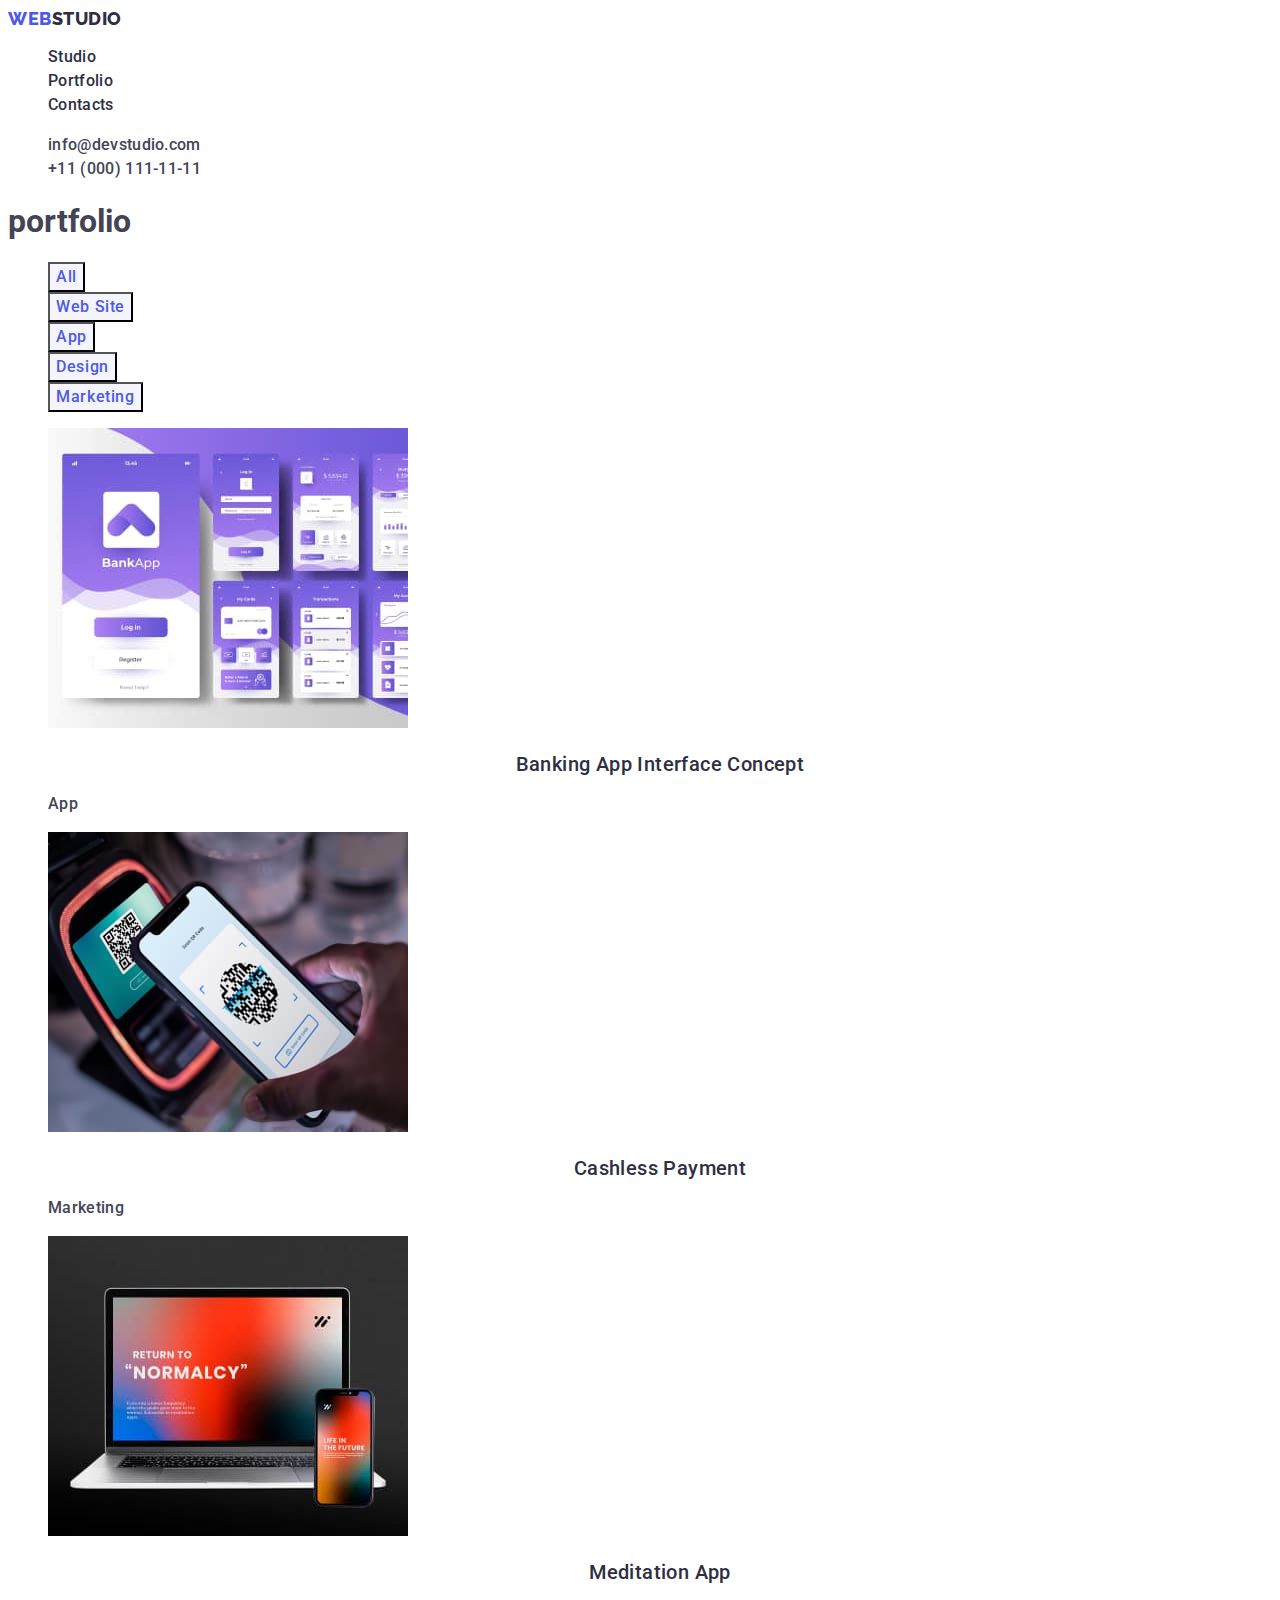
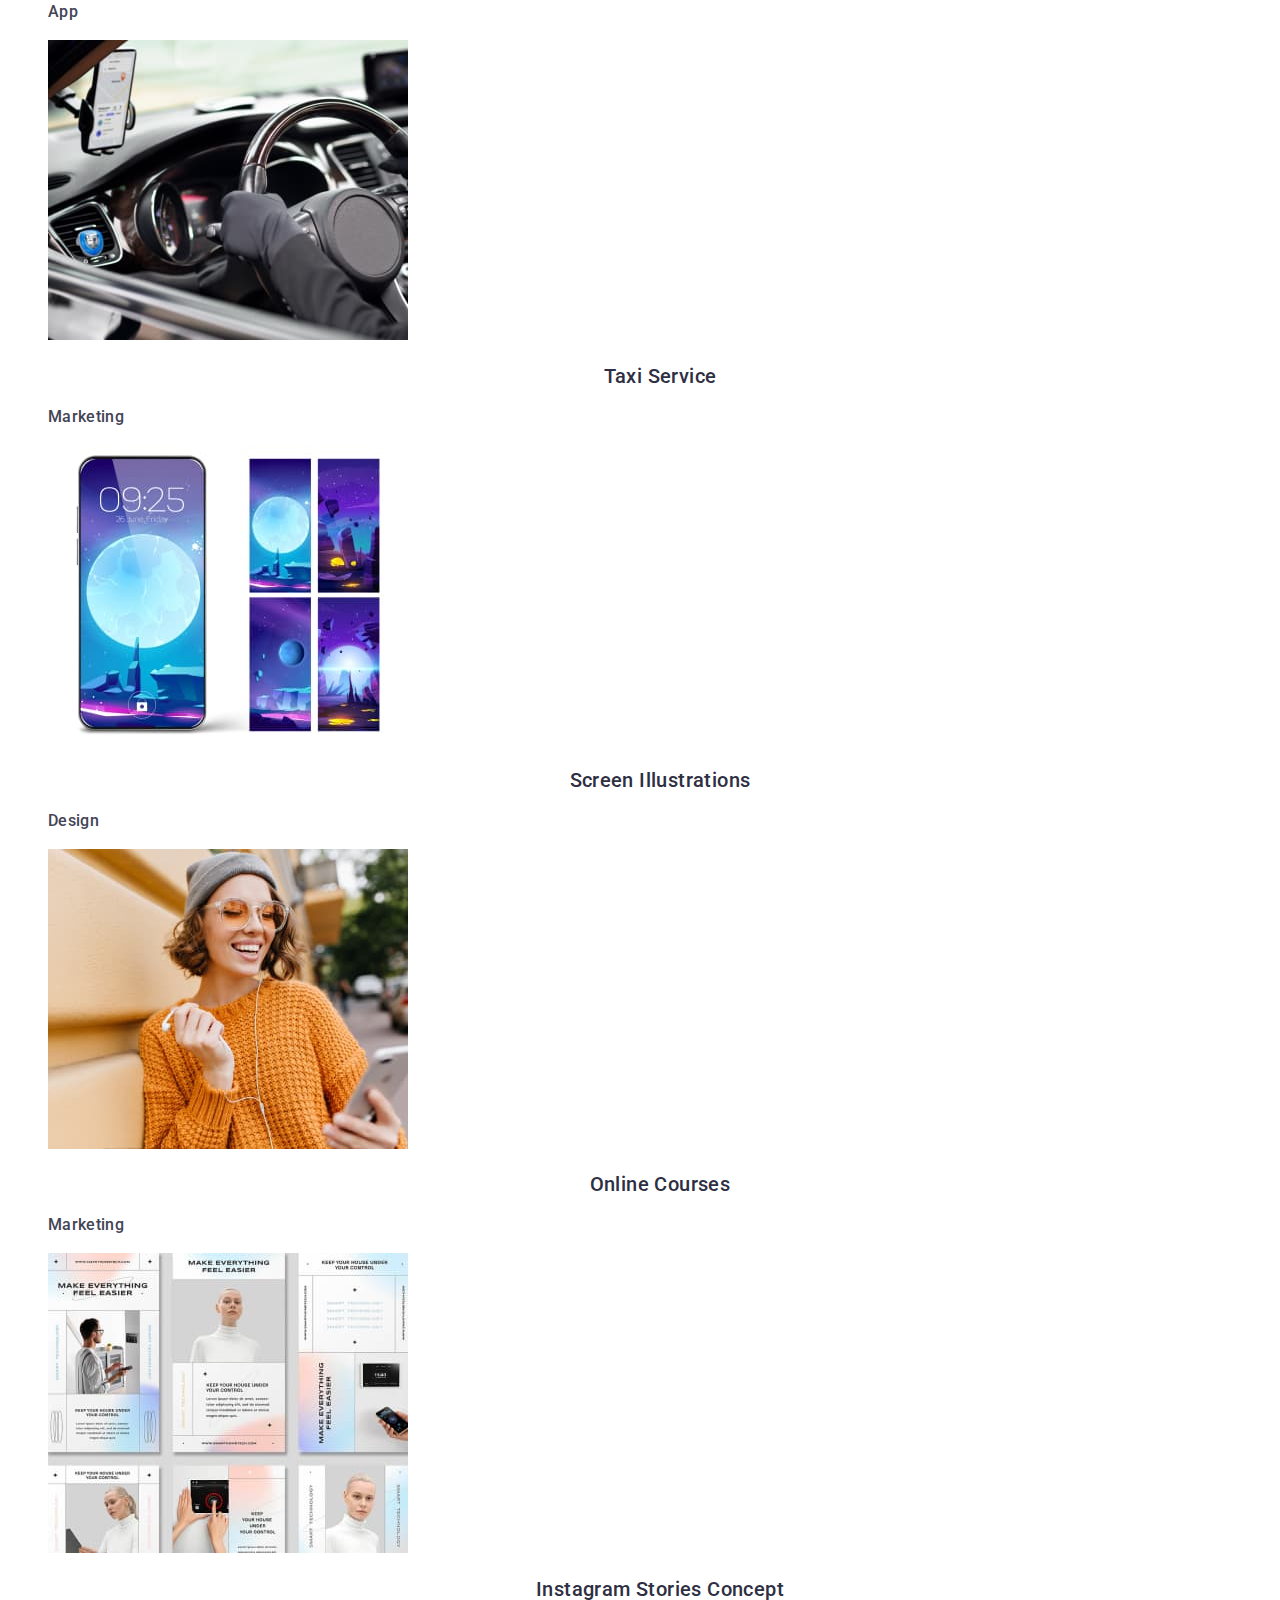
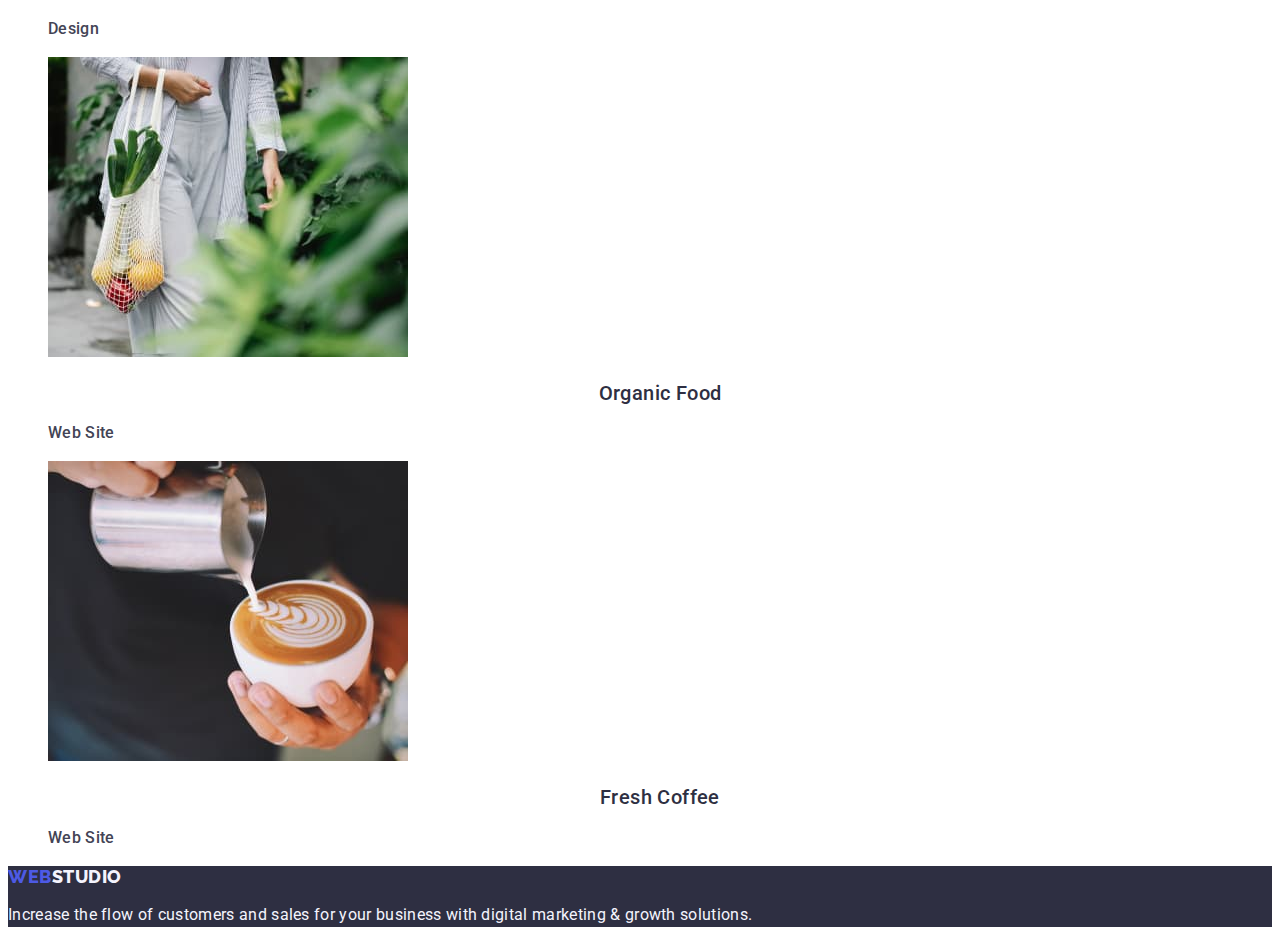
==== portfolio.html @ 5a90b558 "Initial commit" ====
<!DOCTYPE html>
<html lang="en">
  <head>
    <meta charset="UTF-8" />
    <meta name="viewport" content="width=device-width, initial-scale=1.0" />

    <link rel="preconnect" href="https://fonts.googleapis.com" />
    <link rel="preconnect" href="https://fonts.gstatic.com" crossorigin />
    <link
      href="https://fonts.googleapis.com/css2?family=Montserrat:wght@400;700&family=Raleway:wght@800&family=Roboto:wght@400;500;700;900&display=swap"
      rel="stylesheet"
    />
    <link rel="stylesheet" href="./css/styles.css" />
    <title>portfolio</title>
  </head>
  <body>
    <header>
      <nav>
        <a class="logo link" href="./index.html"
          >Web<span class="link-logo-web">Studio</span></a
        >
        <ul class="list">
          <li><a class="page-link link" href="./index.html"> Studio</a></li>
          <li>
            <a class="page-link link" href="./portfolio.html"> Portfolio</a>
          </li>
          <li><a class="page-link link" href=""> Contacts</a></li>
        </ul>
      </nav>
      <address class="contacts">
        <ul class="list">
          <li>
            <a class="page-link link" href="mailto:info@devstudio.com"
              >info@devstudio.com</a
            >
          </li>
          <li>
            <a class="page-link link" href="tel:+110001111111">+11 (000) 111-11-11</a>
          </li>
        </ul>
      </address>
    </header>
    <main>
      <section>
        <h1>portfolio</h1>
        <ul class="list">
          <li><button type="button" class="button-portfolio">All</button></li>
          <li>
            <button type="button" class="button-portfolio">Web Site</button>
          </li>
          <li><button type="button" class="button-portfolio">App</button></li>
          <li>
            <button type="button" class="button-portfolio">Design</button>
          </li>
          <li>
            <button type="button" class="button-portfolio">Marketing</button>
          </li>
        </ul>
        <ul class="list">
          <li>
            <a class="page-link link" href="">
              <img src="./images/banking.jpg" alt="banking" width="360" />
              <h2 class="title-make-portfolio">Banking App Interface Concept</h2>
              <p class="text-features">App</p>
            </a>
          </li>
          <li>
            <a class="page-link link" href="">
              <img src="./images/cashless.jpg" alt="cashless" width="360" />
              <h2 class="title-make-portfolio">Cashless Payment</h2>
              <p class="text-features">Marketing</p>
            </a>
          </li>
          <li>
            <a class="page-link link" href="">
              <img src="./images/meditation.jpg" alt="meditation" width="360" />
              <h2 class="title-make-portfolio">Meditation App</h2>
              <p class="text-features">App</p>
            </a>
          </li>
          <li>
            <a class="page-link link" href="">
              <img src="./images/taxi.jpg" alt="taxi" width="360" />
              <h2 class="title-make-portfolio">Taxi Service</h2>
              <p class="text-features">Marketing</p>
            </a>
          </li>
          <li>
            <a class="page-link link" href="">
              <img src="./images/screen.jpg" alt="screen" width="360" />
              <h2 class="title-make-portfolio">Screen Illustrations</h2>
              <p class="text-features">Design</p>
            </a>
          </li>
          <li>
            <a class="page-link link" href="">
              <img src="./images/online.jpg" alt="online" width="360" />
              <h2 class="title-make-portfolio">Online Courses</h2>
              <p class="text-features">Marketing</p>
            </a>
          </li>
          <li>
            <a class="page-link link" href="">
              <img src="./images/instagram.jpg" alt="instagram" width="360" />
              <h2 class="title-make-portfolio">Instagram Stories Concept</h2>
              <p class="text-features">Design</p>
            </a>
          </li>
          <li>
            <a class="page-link link" href="">
              <img src="./images/organic.jpg" alt="organic" width="360" />
              <h2 class="title-make-portfolio">Organic Food</h2>
              <p class="text-features">Web Site</p>
            </a>
          </li>
          <li>
            <a class="page-link link" href="">
              <img src="./images/fresh.jpg" alt="fresh" width="360" />
              <h2 class="title-make-portfolio">Fresh Coffee</h2>
              <p class="text-features">Web Site</p>
            </a>
          </li>
        </ul>
      </section>
    </main>
    <footer class="footer-info">
      <a class="logo link" href="./index.html"
        >Web<span class="link-logo-studio">Studio</span></a
      >
      <p class="footer-text">
        Increase the flow of customers and sales for your business with digital
        marketing & growth solutions.
      </p>
    </footer>
  </body>
</html>
---- css/styles.css ----
:root {
  --basecolor: #434455;
  --navyblue: #2e2f42;
  --iris: #4d5ae5;
  --slate: #434455;
  --white: #fff;
  --cornflower: #e7e9fc;
  --cloud: #f4f4fd;
  --ocean: #404bbf;
  --weight400: 400;
  --weight500: 500;
  --weight700: 700;
  --weight800: 800;
}
/* Studio */
body {
  font-family: "Roboto", sans-serif;
  color: var(--basecolor);
  background-color: var(--white);
}
ul {
  list-style-type: none;
}
.logo {
  color: var(--iris);
  font-family: Raleway, sans-serif;
  font-size: 18px;
  font-weight: var(--weight800);
  line-height: 1.17;
  letter-spacing: 0.54px;
  text-transform: uppercase;
  text-decoration: none;
}
.link-logo-web {
  color: var(--navyblue);
}
.link-logo-studio {
  color: var(--cloud);
}
.list {
  list-style: none;
}
.page-link {
  color: var(--navyblue);
  font-size: 16px;
  font-weight: var(--weight500);
  line-height: 1.5;
  letter-spacing: 0.32px;
}
.link {
  text-decoration: none;
}
.contacts .link {
  color: var(--slate);
}
.link:hover,
.link:focus {
  color: var(--ocean);
}
.contacts {
  color: var(--slate);
  font-size: 16px;
  line-height: 1.5;
  letter-spacing: 0.32px;
  font-style: normal;
}
.section-features {
  background-color: var(--navyblue);
}
.text-solution {
  background-color: var(--navyblue);
  color: var(--white);
  font-size: 56px;
  line-height: 1.07;
  letter-spacing: 1.12px;
  text-align: center;
}
.button-service {
  font-family: "Roboto", sans-serif;
  color: var(--white);
  font-size: 16px;
  font-weight: var(--weight500);
  line-height: 1.5;
  letter-spacing: 0.64px;
  background: var(--iris);
  cursor: pointer;
}
.button-service:hover,
.button-service:focus {
  background-color: var(--ocean);
}
.title-features {
  color: var(--navyblue);
  font-size: 20px;
  font-weight: var(--weight500);
  line-height: 1.2;
  letter-spacing: 0.4px;
}
.text-features {
  color: var(--slate);
  font-size: 16px;
  line-height: 1.5;
  letter-spacing: 0.32px;
}
.title-make {
  color: var(--navyblue);
  text-align: center;
  font-size: 36px;
  font-weight: var(--weight500);
  line-height: 1.11;
  letter-spacing: 0.72px;
  text-transform: capitalize;
}
.section-team {
  background-color: var(--cloud);
}
.title-team {
  color: var(--navyblue);
  font-size: 36px;
  line-height: 1.11;
  text-align: center;
  letter-spacing: 0.72px;
  text-align: center;
  text-transform: capitalize;
}
.team-list {
  background-color: #ffffff;
}
.name-card {
  color: var(--navyblue);
  font-weight: var(--weight500);
  font-size: 20px;
  line-height: 1.2;
  letter-spacing: 0.4px;
}
.prof-card {
  color: var(--slate);
  font-size: 16px;
  line-height: 1.5;
  letter-spacing: 0.32px;
}
.footer-info {
  background-color: var(--navyblue);
}
.footer-text {
  color: var(--cloud);
  line-height: 1.5;
  letter-spacing: 0.32px;
}
/* Portfolio */
.button-portfolio {
  font-family: "Roboto", sans-serif;
  color: var(--iris);
  text-align: center;
  font-size: 16px;
  font-weight: var(--weight500);
  line-height: 1.5;
  letter-spacing: 0.64px;
  background: var(--cloud);
  cursor: pointer;
}
.button-portfolio:hover,
.button-portfolio:focus {
  color: #ffffff;
  background: var(--ocean);
}
.title-make-portfolio {
  color: var(--navyblue);
  text-align: center;
  font-size: 20px;
  font-weight: var(--weight500);
  line-height: 1.2;
  letter-spacing: 0.4px;
  text-transform: capitalize;
}
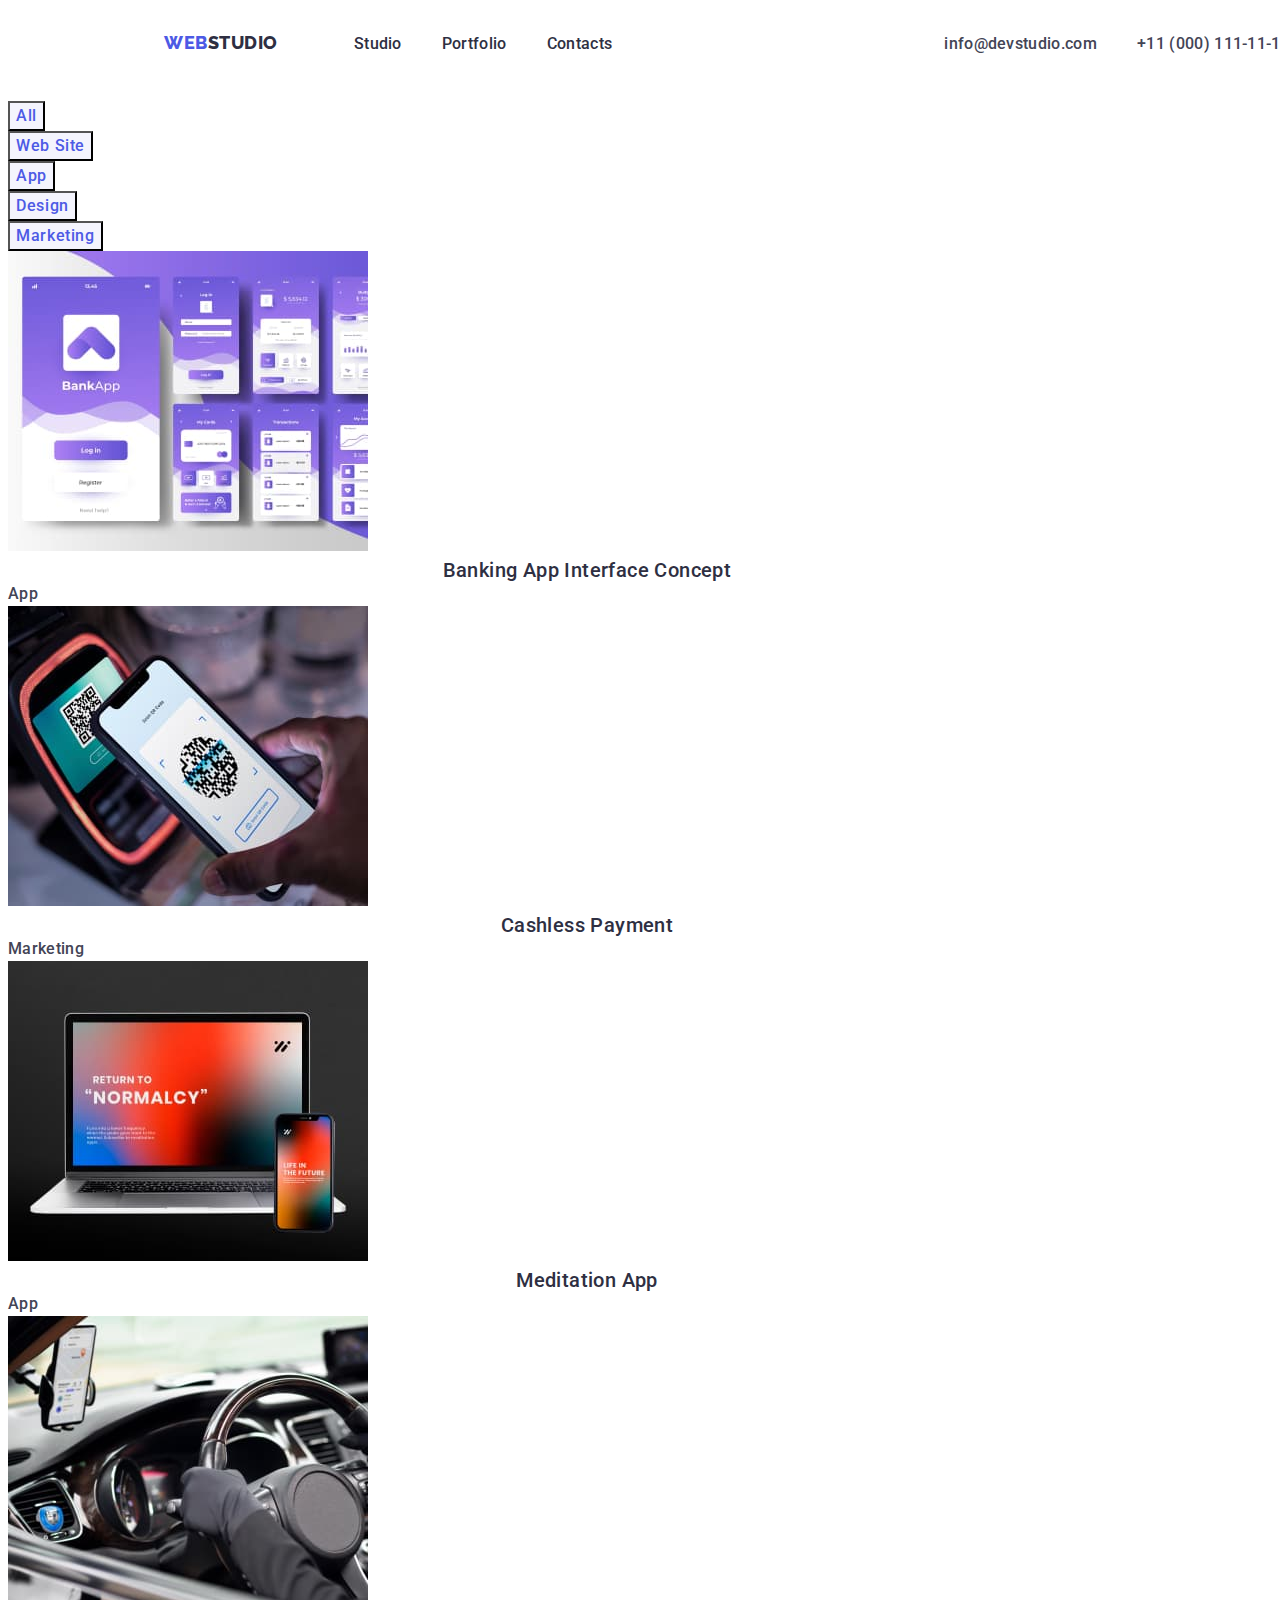
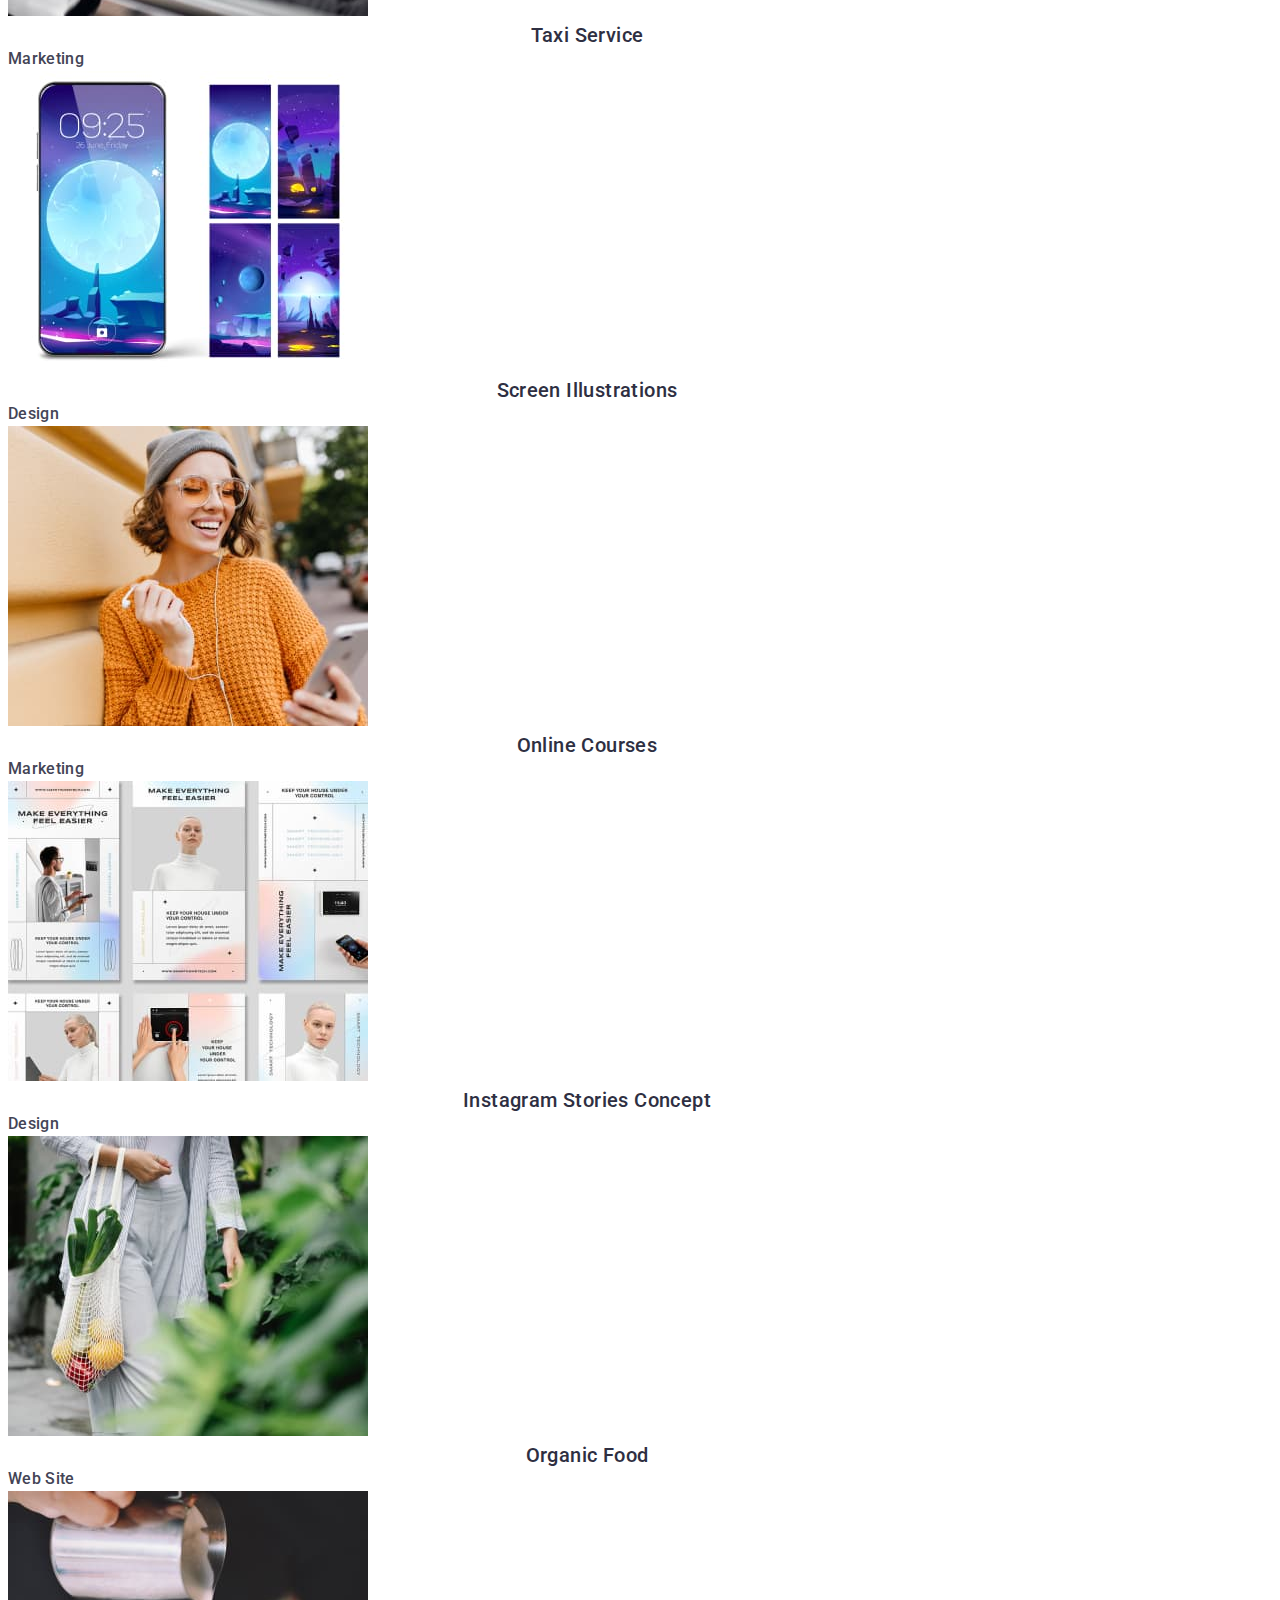
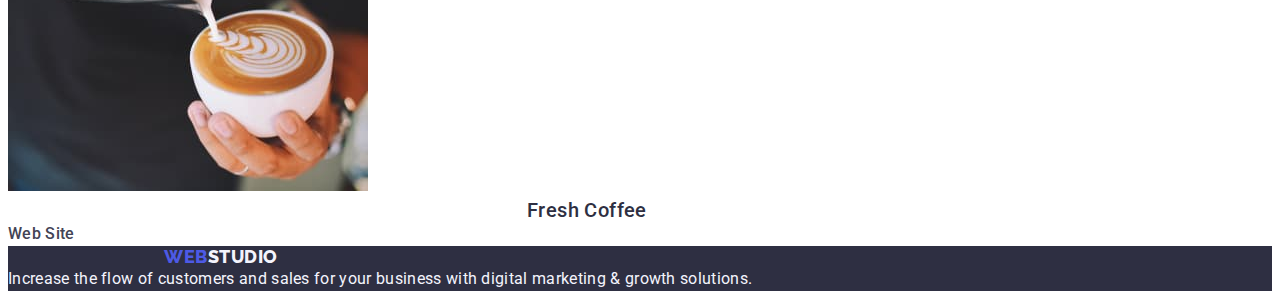
==== commit deb2f9d2: "Homework3.1" ====
--- a/portfolio.html
+++ b/portfolio.html
@@ -10,39 +10,45 @@
       href="https://fonts.googleapis.com/css2?family=Montserrat:wght@400;700&family=Raleway:wght@800&family=Roboto:wght@400;500;700;900&display=swap"
       rel="stylesheet"
     />
+    <link
+      rel="stylesheet"
+      href="https://cdnjs.cloudflare.com/ajax/libs/modern-normalize/2.0.0/modern-normalize.min.css"
+      integrity="sha512-4xo8blKMVCiXpTaLzQSLSw3KFOVPWhm/TRtuPVc4WG6kUgjH6J03IBuG7JZPkcWMxJ5huwaBpOpnwYElP/m6wg=="
+      crossorigin="anonymous"
+      referrerpolicy="no-referrer"
+    />
     <link rel="stylesheet" href="./css/styles.css" />
     <title>portfolio</title>
   </head>
   <body>
-    <header>
-      <nav>
-        <a class="logo link" href="./index.html"
-          >Web<span class="link-logo-web">Studio</span></a
-        >
-        <ul class="list">
-          <li><a class="page-link link" href="./index.html"> Studio</a></li>
-          <li>
-            <a class="page-link link" href="./portfolio.html"> Portfolio</a>
-          </li>
-          <li><a class="page-link link" href=""> Contacts</a></li>
-        </ul>
-      </nav>
-      <address class="contacts">
-        <ul class="list">
-          <li>
-            <a class="page-link link" href="mailto:info@devstudio.com"
-              >info@devstudio.com</a
-            >
-          </li>
-          <li>
-            <a class="page-link link" href="tel:+110001111111">+11 (000) 111-11-11</a>
-          </li>
-        </ul>
-      </address>
-    </header>
+      <header>
+        <div class="container">
+        <nav>
+          <a class="logo link" href="./index.html">Web<span class="link-logo-web">Studio</span></a>
+          <ul class="list">
+            <li><a class="page-link link" href="./index.html"> Studio</a></li>
+            <li>
+              <a class="page-link link" href="./portfolio.html"> Portfolio</a>
+            </li>
+            <li><a class="page-link link" href=""> Contacts</a></li>
+          </ul>
+        </nav>
+        <address class="contacts">
+          <ul class="list">
+            <li>
+              <a class="page-link link" href="mailto:info@devstudio.com">info@devstudio.com</a>
+            </li>
+            <li>
+              <a class="page-link link" href="tel:+110001111111">+11 (000) 111-11-11</a>
+            </li>
+          </ul>
+        </address>
+        </div>
+      </header>
     <main>
       <section>
-        <h1>portfolio</h1>
+        <div class="container">
+        <h1 class="visually-hidden">portfolio</h1>
         <ul class="list">
           <li><button type="button" class="button-portfolio">All</button></li>
           <li>
@@ -60,7 +66,9 @@
           <li>
             <a class="page-link link" href="">
               <img src="./images/banking.jpg" alt="banking" width="360" />
-              <h2 class="title-make-portfolio">Banking App Interface Concept</h2>
+              <h2 class="title-make-portfolio">
+                Banking App Interface Concept
+              </h2>
               <p class="text-features">App</p>
             </a>
           </li>
@@ -121,9 +129,11 @@
             </a>
           </li>
         </ul>
+        </div>
       </section>
     </main>
     <footer class="footer-info">
+      <div class="container">
       <a class="logo link" href="./index.html"
         >Web<span class="link-logo-studio">Studio</span></a
       >
@@ -131,6 +141,7 @@
         Increase the flow of customers and sales for your business with digital
         marketing & growth solutions.
       </p>
+      </div>
     </footer>
   </body>
 </html>
--- a/css/styles.css
+++ b/css/styles.css
@@ -12,14 +12,59 @@
   --weight700: 700;
   --weight800: 800;
 }
+h1,
+h2,
+h3,
+h4,
+h5,
+h6,
+p {
+  margin: 0;
+}
+ul {
+  margin: 0;
+  padding-left: 0;
+}
+.container {
+  max-width: 1440px;
+  width: 1158px;
+}
+.visually-hidden {
+  position: absolute;
+  width: 1px;
+  height: 1px;
+  margin: -1px;
+  border: 0;
+  padding: 0;
+  white-space: nowrap;
+  clip-path: inset(100%);
+  clip: rect(0 0 0 0);
+  overflow: hidden;
+}
 /* Studio */
 body {
   font-family: "Roboto", sans-serif;
   color: var(--basecolor);
   background-color: var(--white);
 }
+header .container {
+  display: flex;
+}
 ul {
   list-style-type: none;
+}
+nav {
+  display: flex;
+  gap: 76px;
+  margin: 24px 0 24px 0;
+}
+nav .list {
+  display: flex;
+  gap: 40px;
+}
+address .list {
+  display: flex;
+  gap: 40px;
 }
 .logo {
   color: var(--iris);
@@ -30,6 +75,7 @@
   letter-spacing: 0.54px;
   text-transform: uppercase;
   text-decoration: none;
+  margin: 0 0 24px 156px;
 }
 .link-logo-web {
   color: var(--navyblue);
@@ -63,9 +109,18 @@
   line-height: 1.5;
   letter-spacing: 0.32px;
   font-style: normal;
+  display: flex;
+  align-content: flex-start;
+  flex-shrink: 0;
+  margin: 24px 156px 24px 332px;
 }
 .section-features {
   background-color: var(--navyblue);
+  width: 1440px;
+  height: 600px;
+  display: flex;
+  flex-shrink: 0;
+  margin: 0;
 }
 .text-solution {
   background-color: var(--navyblue);
@@ -73,7 +128,15 @@
   font-size: 56px;
   line-height: 1.07;
   letter-spacing: 1.12px;
-  text-align: center;
+  width: 496px;
+  margin: 188px 472px 292px 472px;
+  text-align: center;
+}
+.section-features .container {
+  display: flex;
+  width: 1050px;
+  align-items: flex-start;
+  gap: 489px;
 }
 .button-service {
   font-family: "Roboto", sans-serif;
@@ -84,6 +147,13 @@
   letter-spacing: 0.64px;
   background: var(--iris);
   cursor: pointer;
+  display: inline-flex;
+  margin-left: 636px;
+  align-items: flex-start;
+  gap: 10px;
+  padding: 16px 32px;
+  border-radius: 4px;
+  box-shadow: 0px 4px 4px 0px rgba(0, 0, 0, 0.15);
 }
 .button-service:hover,
 .button-service:focus {
@@ -172,4 +242,4 @@
   line-height: 1.2;
   letter-spacing: 0.4px;
   text-transform: capitalize;
-}+}
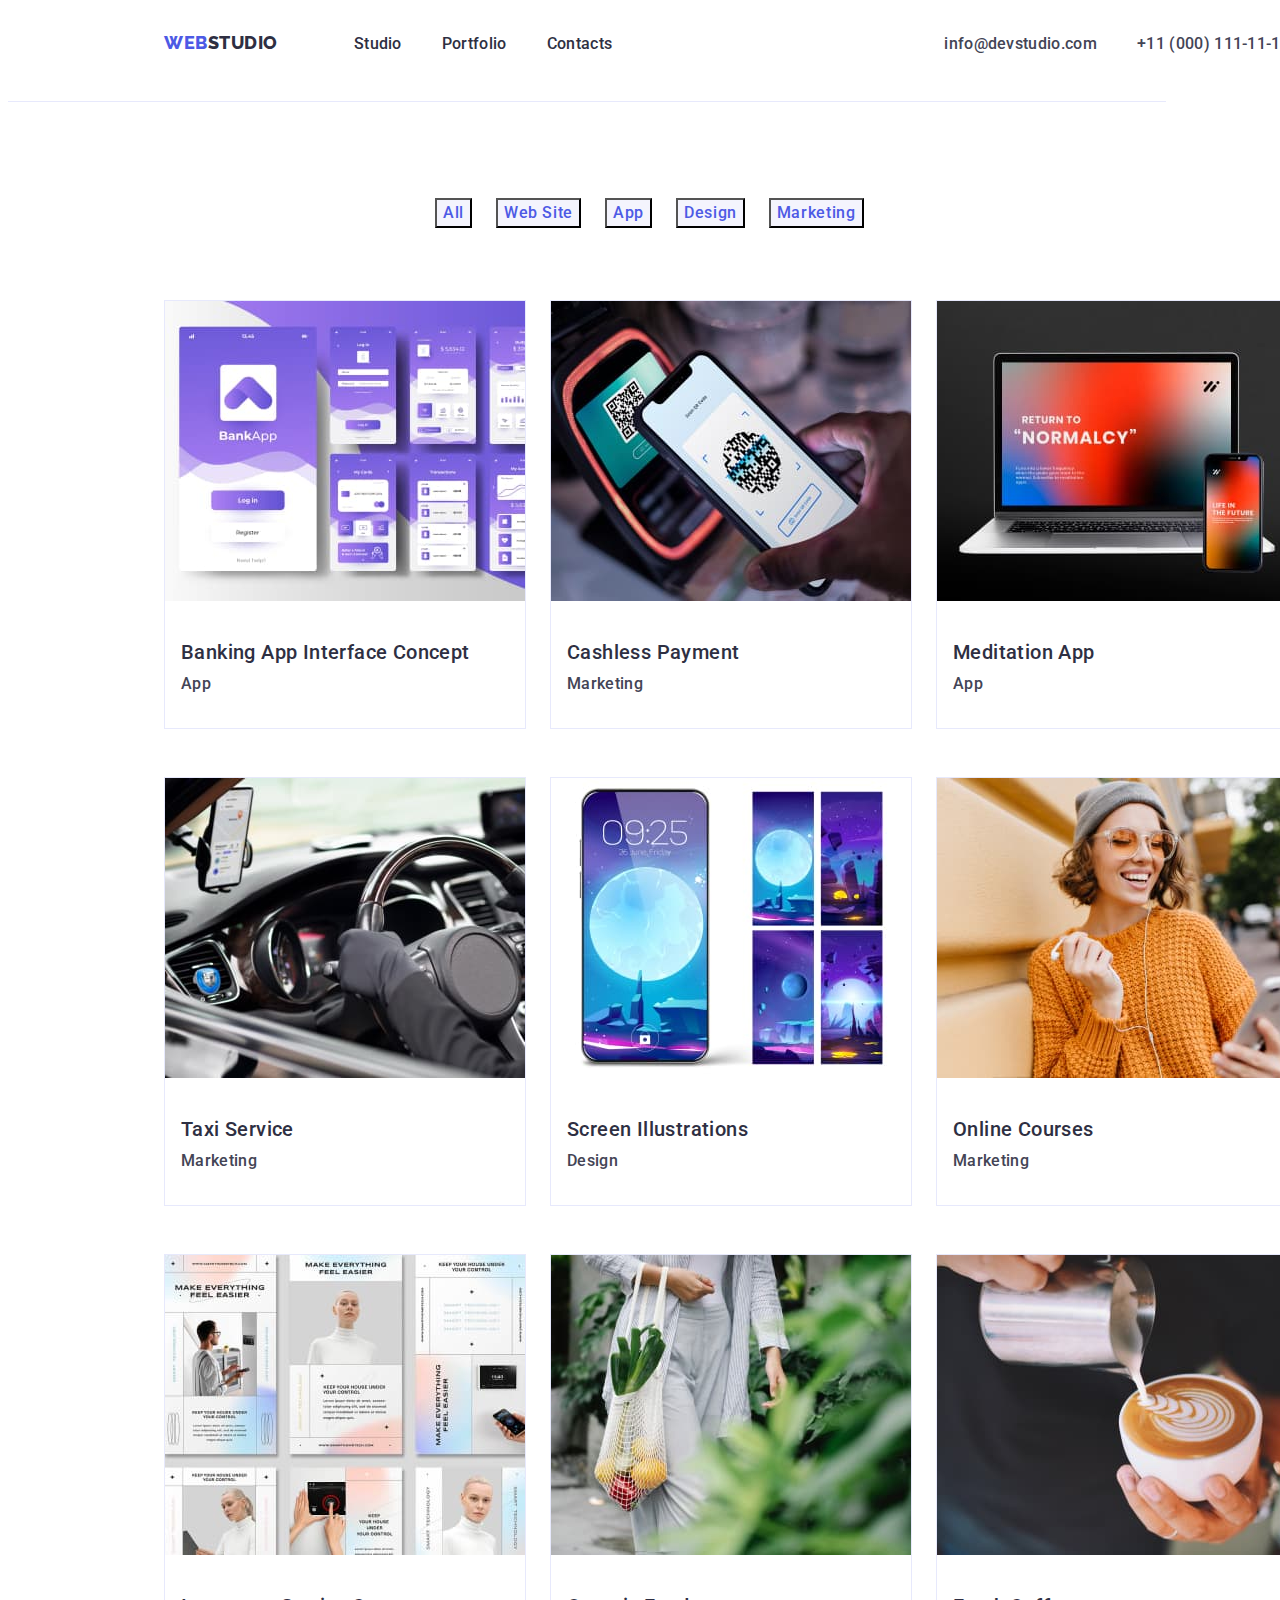
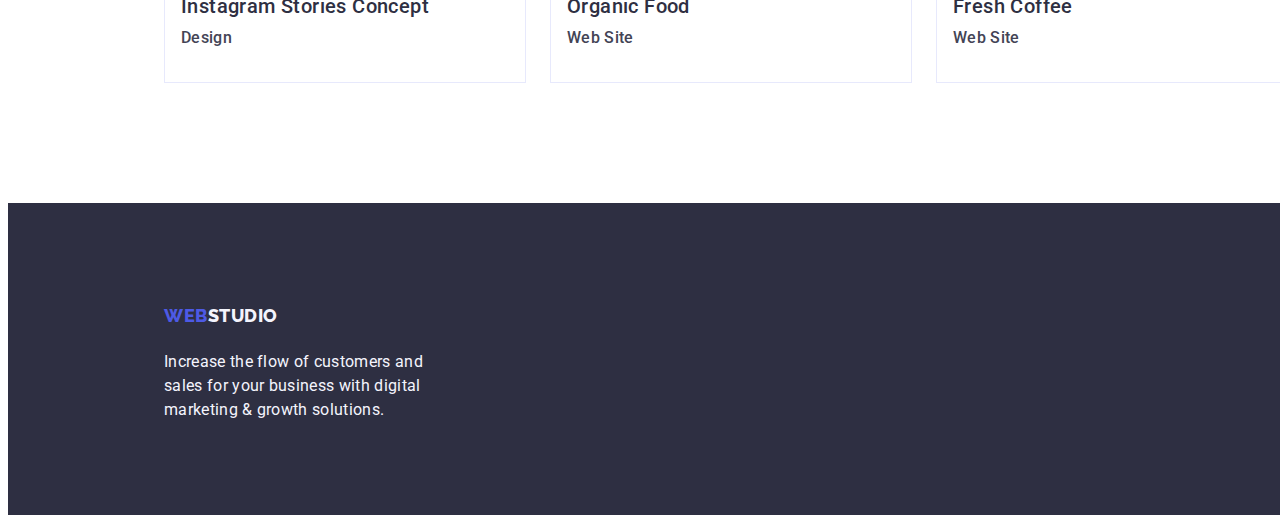
==== commit bd9c0713: "homework 3.3" ====
--- a/portfolio.html
+++ b/portfolio.html
@@ -21,10 +21,12 @@
     <title>portfolio</title>
   </head>
   <body>
-      <header>
-        <div class="container">
+    <header>
+      <div class="container">
         <nav>
-          <a class="logo link" href="./index.html">Web<span class="link-logo-web">Studio</span></a>
+          <a class="logo link" href="./index.html"
+            >Web<span class="link-logo-web">Studio</span></a
+          >
           <ul class="list">
             <li><a class="page-link link" href="./index.html"> Studio</a></li>
             <li>
@@ -36,111 +38,125 @@
         <address class="contacts">
           <ul class="list">
             <li>
-              <a class="page-link link" href="mailto:info@devstudio.com">info@devstudio.com</a>
+              <a class="page-link link" href="mailto:info@devstudio.com"
+                >info@devstudio.com</a
+              >
             </li>
             <li>
-              <a class="page-link link" href="tel:+110001111111">+11 (000) 111-11-11</a>
+              <a class="page-link link" href="tel:+110001111111"
+                >+11 (000) 111-11-11</a
+              >
             </li>
           </ul>
         </address>
+      </div>
+    </header>
+    <main>
+      <section class="portfolio-list">
+        <h1 class="visually-hidden">portfolio</h1>
+        <div class="container-btn">
+          <ul class="list">
+            <li><button type="button" class="button-portfolio">All</button></li>
+            <li>
+              <button type="button" class="button-portfolio">Web Site</button>
+            </li>
+            <li><button type="button" class="button-portfolio">App</button></li>
+            <li>
+              <button type="button" class="button-portfolio">Design</button>
+            </li>
+            <li>
+              <button type="button" class="button-portfolio">Marketing</button>
+            </li>
+          </ul>
         </div>
-      </header>
-    <main>
-      <section>
-        <div class="container">
-        <h1 class="visually-hidden">portfolio</h1>
         <ul class="list">
-          <li><button type="button" class="button-portfolio">All</button></li>
-          <li>
-            <button type="button" class="button-portfolio">Web Site</button>
-          </li>
-          <li><button type="button" class="button-portfolio">App</button></li>
-          <li>
-            <button type="button" class="button-portfolio">Design</button>
-          </li>
-          <li>
-            <button type="button" class="button-portfolio">Marketing</button>
-          </li>
+          <div class="container-img1">
+            <li>
+              <a class="page-link link" href="">
+                <img src="./images/banking.jpg" alt="banking" width="360" />
+                <h2 class="title-make-portfolio">
+                  Banking App Interface Concept
+                </h2>
+                <p class="text-features">App</p>
+              </a>
+            </li>
+            <li>
+              <a class="page-link link" href="">
+                <img src="./images/cashless.jpg" alt="cashless" width="360" />
+                <h2 class="title-make-portfolio">Cashless Payment</h2>
+                <p class="text-features">Marketing</p>
+              </a>
+            </li>
+            <li>
+              <a class="page-link link" href="">
+                <img
+                  src="./images/meditation.jpg"
+                  alt="meditation"
+                  width="360"
+                />
+                <h2 class="title-make-portfolio">Meditation App</h2>
+                <p class="text-features">App</p>
+              </a>
+            </li>
+          </div>
+          <div class="container-img2">
+            <li>
+              <a class="page-link link" href="">
+                <img src="./images/taxi.jpg" alt="taxi" width="360" />
+                <h2 class="title-make-portfolio">Taxi Service</h2>
+                <p class="text-features">Marketing</p>
+              </a>
+            </li>
+            <li>
+              <a class="page-link link" href="">
+                <img src="./images/screen.jpg" alt="screen" width="360" />
+                <h2 class="title-make-portfolio">Screen Illustrations</h2>
+                <p class="text-features">Design</p>
+              </a>
+            </li>
+            <li>
+              <a class="page-link link" href="">
+                <img src="./images/online.jpg" alt="online" width="360" />
+                <h2 class="title-make-portfolio">Online Courses</h2>
+                <p class="text-features">Marketing</p>
+              </a>
+            </li>
+          </div>
+          <div class="container-img3">
+            <li>
+              <a class="page-link link" href="">
+                <img src="./images/instagram.jpg" alt="instagram" width="360" />
+                <h2 class="title-make-portfolio">Instagram Stories Concept</h2>
+                <p class="text-features">Design</p>
+              </a>
+            </li>
+            <li>
+              <a class="page-link link" href="">
+                <img src="./images/organic.jpg" alt="organic" width="360" />
+                <h2 class="title-make-portfolio">Organic Food</h2>
+                <p class="text-features">Web Site</p>
+              </a>
+            </li>
+            <li>
+              <a class="page-link link" href="">
+                <img src="./images/fresh.jpg" alt="fresh" width="360" />
+                <h2 class="title-make-portfolio">Fresh Coffee</h2>
+                <p class="text-features">Web Site</p>
+              </a>
+            </li>
+          </div>
         </ul>
-        <ul class="list">
-          <li>
-            <a class="page-link link" href="">
-              <img src="./images/banking.jpg" alt="banking" width="360" />
-              <h2 class="title-make-portfolio">
-                Banking App Interface Concept
-              </h2>
-              <p class="text-features">App</p>
-            </a>
-          </li>
-          <li>
-            <a class="page-link link" href="">
-              <img src="./images/cashless.jpg" alt="cashless" width="360" />
-              <h2 class="title-make-portfolio">Cashless Payment</h2>
-              <p class="text-features">Marketing</p>
-            </a>
-          </li>
-          <li>
-            <a class="page-link link" href="">
-              <img src="./images/meditation.jpg" alt="meditation" width="360" />
-              <h2 class="title-make-portfolio">Meditation App</h2>
-              <p class="text-features">App</p>
-            </a>
-          </li>
-          <li>
-            <a class="page-link link" href="">
-              <img src="./images/taxi.jpg" alt="taxi" width="360" />
-              <h2 class="title-make-portfolio">Taxi Service</h2>
-              <p class="text-features">Marketing</p>
-            </a>
-          </li>
-          <li>
-            <a class="page-link link" href="">
-              <img src="./images/screen.jpg" alt="screen" width="360" />
-              <h2 class="title-make-portfolio">Screen Illustrations</h2>
-              <p class="text-features">Design</p>
-            </a>
-          </li>
-          <li>
-            <a class="page-link link" href="">
-              <img src="./images/online.jpg" alt="online" width="360" />
-              <h2 class="title-make-portfolio">Online Courses</h2>
-              <p class="text-features">Marketing</p>
-            </a>
-          </li>
-          <li>
-            <a class="page-link link" href="">
-              <img src="./images/instagram.jpg" alt="instagram" width="360" />
-              <h2 class="title-make-portfolio">Instagram Stories Concept</h2>
-              <p class="text-features">Design</p>
-            </a>
-          </li>
-          <li>
-            <a class="page-link link" href="">
-              <img src="./images/organic.jpg" alt="organic" width="360" />
-              <h2 class="title-make-portfolio">Organic Food</h2>
-              <p class="text-features">Web Site</p>
-            </a>
-          </li>
-          <li>
-            <a class="page-link link" href="">
-              <img src="./images/fresh.jpg" alt="fresh" width="360" />
-              <h2 class="title-make-portfolio">Fresh Coffee</h2>
-              <p class="text-features">Web Site</p>
-            </a>
-          </li>
-        </ul>
-        </div>
       </section>
     </main>
     <footer class="footer-info">
       <div class="container">
-      <a class="logo link" href="./index.html"
-        >Web<span class="link-logo-studio">Studio</span></a
-      >
-      <p class="footer-text">
-        Increase the flow of customers and sales for your business with digital
-        marketing & growth solutions.
-      </p>
+        <a class="logo link" href="./index.html"
+          >Web<span class="link-logo-studio">Studio</span></a
+        >
+        <p class="footer-text">
+          Increase the flow of customers and sales for your business with
+          digital marketing & growth solutions.
+        </p>
       </div>
     </footer>
   </body>
--- a/css/styles.css
+++ b/css/styles.css
@@ -46,9 +46,13 @@
   font-family: "Roboto", sans-serif;
   color: var(--basecolor);
   background-color: var(--white);
+  width: 1440px;
+  min-height: 100vh;
 }
 header .container {
   display: flex;
+  border-bottom: 1px solid var(--cornflower, #e7e9fc);
+  background: var(--white, #fff);
 }
 ul {
   list-style-type: none;
@@ -114,12 +118,14 @@
   flex-shrink: 0;
   margin: 24px 156px 24px 332px;
 }
-.section-features {
+.section-solution .container {
   background-color: var(--navyblue);
   width: 1440px;
   height: 600px;
   display: flex;
   flex-shrink: 0;
+  align-items: flex-start;
+  flex-direction: column;
   margin: 0;
 }
 .text-solution {
@@ -129,14 +135,11 @@
   line-height: 1.07;
   letter-spacing: 1.12px;
   width: 496px;
-  margin: 188px 472px 292px 472px;
+  height: 120px;
+  margin-left: 472px;
+  margin-top: 188px;
+  margin-bottom: 48px;
   text-align: center;
-}
-.section-features .container {
-  display: flex;
-  width: 1050px;
-  align-items: flex-start;
-  gap: 489px;
 }
 .button-service {
   font-family: "Roboto", sans-serif;
@@ -147,10 +150,7 @@
   letter-spacing: 0.64px;
   background: var(--iris);
   cursor: pointer;
-  display: inline-flex;
   margin-left: 636px;
-  align-items: flex-start;
-  gap: 10px;
   padding: 16px 32px;
   border-radius: 4px;
   box-shadow: 0px 4px 4px 0px rgba(0, 0, 0, 0.15);
@@ -159,6 +159,14 @@
 .button-service:focus {
   background-color: var(--ocean);
 }
+.section-features .list {
+  display: flex;
+  gap: 24px;
+  margin: 0;
+  margin-top: 120px;
+  margin-left: 156px;
+  margin-right: 156px;
+}
 .title-features {
   color: var(--navyblue);
   font-size: 20px;
@@ -172,17 +180,41 @@
   line-height: 1.5;
   letter-spacing: 0.32px;
 }
+.section-doing .list {
+  display: flex;
+  gap: 24px;
+  margin: 0;
+  margin-left: 156px;
+  margin-right: 156px;
+}
 .title-make {
   color: var(--navyblue);
-  text-align: center;
   font-size: 36px;
   font-weight: var(--weight500);
   line-height: 1.11;
   letter-spacing: 0.72px;
   text-transform: capitalize;
+  margin: 0;
+  margin-top: 120px;
+  margin-left: 559px;
+  margin-bottom: 72px;
 }
 .section-team {
   background-color: var(--cloud);
+}
+.section-team .container {
+  width: 1440px;
+  height: 732px;
+  flex-shrink: 0;
+  margin-top: 120px;
+}
+.section-team .list {
+  display: flex;
+  gap: 24px;
+  margin: 0;
+  margin-top: 72px;
+  margin-left: 156px;
+  margin-bottom: 120px;
 }
 .title-team {
   color: var(--navyblue);
@@ -190,11 +222,13 @@
   line-height: 1.11;
   text-align: center;
   letter-spacing: 0.72px;
-  text-align: center;
   text-transform: capitalize;
+  margin: 0;
+  padding-top: 120px;
 }
 .team-list {
   background-color: #ffffff;
+  text-align: center;
 }
 .name-card {
   color: var(--navyblue);
@@ -209,6 +243,16 @@
   line-height: 1.5;
   letter-spacing: 0.32px;
 }
+.footer-info .container {
+  width: 1158px;
+  height: 312px;
+  display: flex;
+  flex-direction: column;
+  flex-shrink: 0;
+}
+.footer-info .logo {
+  margin-top: 101.5px;
+}
 .footer-info {
   background-color: var(--navyblue);
 }
@@ -216,8 +260,40 @@
   color: var(--cloud);
   line-height: 1.5;
   letter-spacing: 0.32px;
+  margin: 0;
+  margin-left: 156px;
+  width: 264px;
 }
 /* Portfolio */
+.portfolio-list .container-btn .list {
+  display: flex;
+  align-items: flex-start;
+  gap: 24px;
+  margin: 0;
+  margin-top: 96px;
+  margin-left: 427px;
+  margin-right: 427px;
+  margin-bottom: 72px;
+}
+.list .container-img1,
+.list .container-img2 {
+  display: flex;
+  align-items: flex-start;
+  gap: 24px;
+  margin: 0;
+  margin-left: 156px;
+  margin-bottom: 48px;
+  text-align: left;
+}
+.list .container-img3 {
+  display: flex;
+  align-items: flex-start;
+  gap: 24px;
+  margin: 0;
+  margin-left: 156px;
+  margin-bottom: 120px;
+  text-align: left;
+}
 .button-portfolio {
   font-family: "Roboto", sans-serif;
   color: var(--iris);
@@ -236,10 +312,21 @@
 }
 .title-make-portfolio {
   color: var(--navyblue);
-  text-align: center;
   font-size: 20px;
   font-weight: var(--weight500);
   line-height: 1.2;
   letter-spacing: 0.4px;
   text-transform: capitalize;
-}
+  padding: 32px 16px 8px 16px;
+}
+.container-img1 li,
+.container-img2 li,
+.container-img3 li {
+  border: 1px solid var(--cornflower, #e7e9fc);
+  background: var(--white, #fff);
+}
+.container-img1 .text-features,
+.container-img2 .text-features,
+.container-img3 .text-features {
+  padding: 0 16px 32px 16px;
+}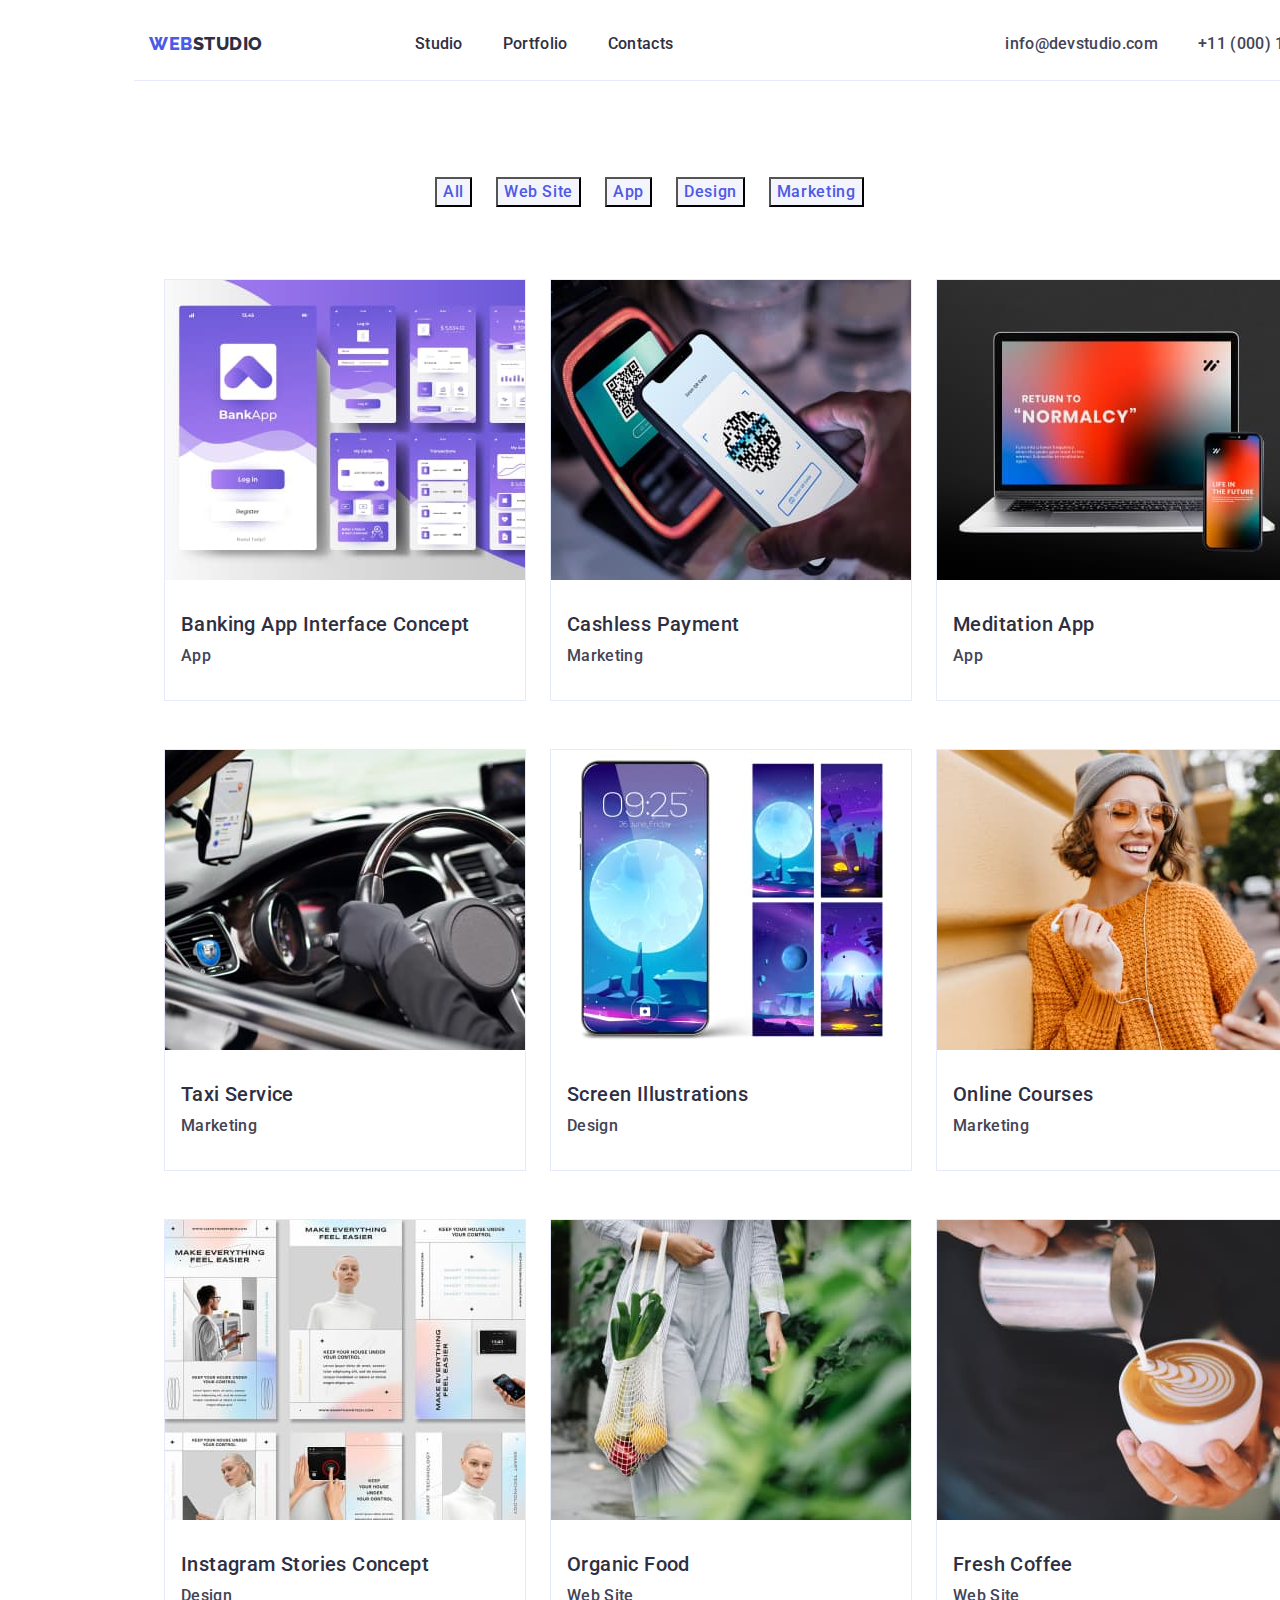
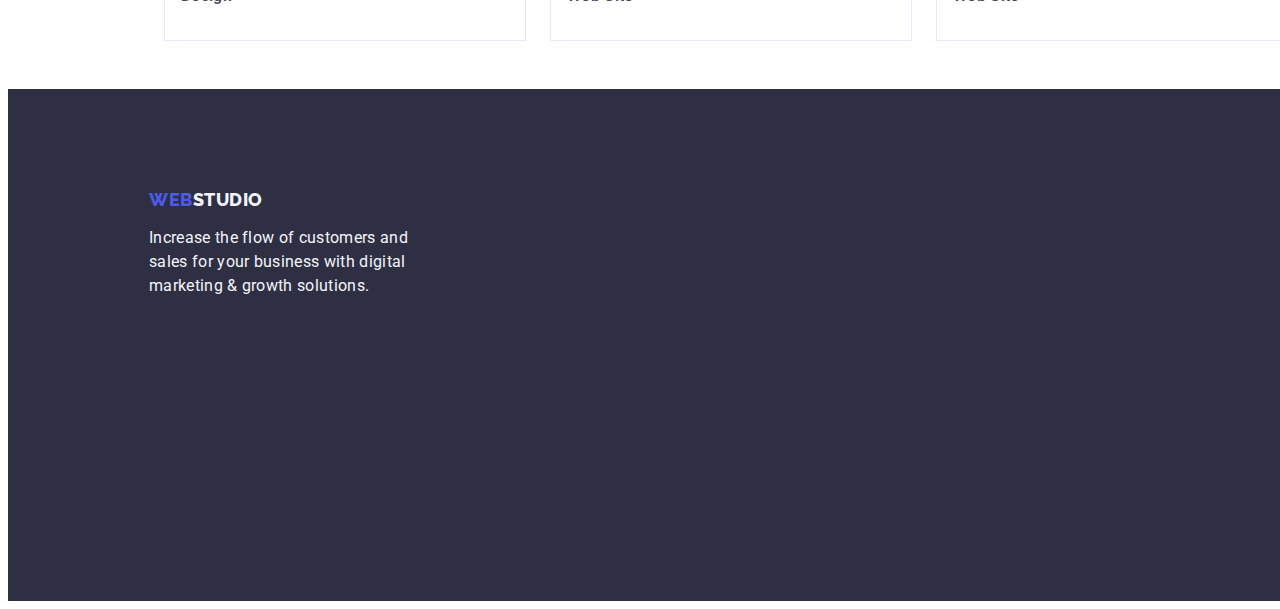
==== commit 5dfec950: "homework 3.4" ====
--- a/portfolio.html
+++ b/portfolio.html
@@ -21,9 +21,9 @@
     <title>portfolio</title>
   </head>
   <body>
-    <header>
+    <header class="page-header">
       <div class="container">
-        <nav>
+        <nav class="page-nav">
           <a class="logo link" href="./index.html"
             >Web<span class="link-logo-web">Studio</span></a
           >
@@ -69,8 +69,8 @@
             </li>
           </ul>
         </div>
-        <ul class="list">
-          <div class="container-img1">
+        <div class="container-img">
+          <ul class="list">
             <li>
               <a class="page-link link" href="">
                 <img src="./images/banking.jpg" alt="banking" width="360" />
@@ -98,8 +98,6 @@
                 <p class="text-features">App</p>
               </a>
             </li>
-          </div>
-          <div class="container-img2">
             <li>
               <a class="page-link link" href="">
                 <img src="./images/taxi.jpg" alt="taxi" width="360" />
@@ -121,8 +119,6 @@
                 <p class="text-features">Marketing</p>
               </a>
             </li>
-          </div>
-          <div class="container-img3">
             <li>
               <a class="page-link link" href="">
                 <img src="./images/instagram.jpg" alt="instagram" width="360" />
@@ -144,8 +140,8 @@
                 <p class="text-features">Web Site</p>
               </a>
             </li>
-          </div>
-        </ul>
+          </ul>
+        </div>
       </section>
     </main>
     <footer class="footer-info">
--- a/css/styles.css
+++ b/css/styles.css
@@ -25,9 +25,14 @@
   margin: 0;
   padding-left: 0;
 }
+img {
+  display: block;
+}
 .container {
   max-width: 1440px;
   width: 1158px;
+  margin: 0 auto;
+  padding: 0 15px;
 }
 .visually-hidden {
   position: absolute;
@@ -49,7 +54,7 @@
   width: 1440px;
   min-height: 100vh;
 }
-header .container {
+.page-header .container {
   display: flex;
   border-bottom: 1px solid var(--cornflower, #e7e9fc);
   background: var(--white, #fff);
@@ -57,12 +62,13 @@
 ul {
   list-style-type: none;
 }
-nav {
+.page-nav {
   display: flex;
   gap: 76px;
   margin: 24px 0 24px 0;
-}
-nav .list {
+  align-items: center;
+}
+.page-nav .list {
   display: flex;
   gap: 40px;
 }
@@ -79,7 +85,7 @@
   letter-spacing: 0.54px;
   text-transform: uppercase;
   text-decoration: none;
-  margin: 0 0 24px 156px;
+  margin-right: 76px;
 }
 .link-logo-web {
   color: var(--navyblue);
@@ -96,6 +102,7 @@
   font-weight: var(--weight500);
   line-height: 1.5;
   letter-spacing: 0.32px;
+  padding: 24px 0;
 }
 .link {
   text-decoration: none;
@@ -134,10 +141,10 @@
   font-size: 56px;
   line-height: 1.07;
   letter-spacing: 1.12px;
-  width: 496px;
+  max-width: 496px;
   height: 120px;
+  padding: 188px 0;
   margin-left: 472px;
-  margin-top: 188px;
   margin-bottom: 48px;
   text-align: center;
 }
@@ -150,6 +157,9 @@
   letter-spacing: 0.64px;
   background: var(--iris);
   cursor: pointer;
+  min-width: 169px;
+  height: 56px;
+  border: none;
   margin-left: 636px;
   padding: 16px 32px;
   border-radius: 4px;
@@ -163,9 +173,7 @@
   display: flex;
   gap: 24px;
   margin: 0;
-  margin-top: 120px;
-  margin-left: 156px;
-  margin-right: 156px;
+  padding: 120px 0;
 }
 .title-features {
   color: var(--navyblue);
@@ -184,8 +192,7 @@
   display: flex;
   gap: 24px;
   margin: 0;
-  margin-left: 156px;
-  margin-right: 156px;
+  padding-bottom: 120px;
 }
 .title-make {
   color: var(--navyblue);
@@ -194,10 +201,11 @@
   line-height: 1.11;
   letter-spacing: 0.72px;
   text-transform: capitalize;
-  margin: 0;
-  margin-top: 120px;
-  margin-left: 559px;
   margin-bottom: 72px;
+  text-align: center;
+}
+.section-doing-img {
+  flex-basis: calc((100% - 48px) / 3);
 }
 .section-team {
   background-color: var(--cloud);
@@ -206,15 +214,13 @@
   width: 1440px;
   height: 732px;
   flex-shrink: 0;
-  margin-top: 120px;
+  padding: 120px 0;
+  text-align: center;
 }
 .section-team .list {
   display: flex;
   gap: 24px;
-  margin: 0;
-  margin-top: 72px;
   margin-left: 156px;
-  margin-bottom: 120px;
 }
 .title-team {
   color: var(--navyblue);
@@ -223,12 +229,12 @@
   text-align: center;
   letter-spacing: 0.72px;
   text-transform: capitalize;
-  margin: 0;
-  padding-top: 120px;
+  margin-bottom: 72px;
 }
 .team-list {
   background-color: #ffffff;
   text-align: center;
+  border-radius: 0px 0px 4px 4px;
 }
 .name-card {
   color: var(--navyblue);
@@ -236,6 +242,7 @@
   font-size: 20px;
   line-height: 1.2;
   letter-spacing: 0.4px;
+  flex-basis: calc((100% - 3 * 24px) / 4);
 }
 .prof-card {
   color: var(--slate);
@@ -249,9 +256,7 @@
   display: flex;
   flex-direction: column;
   flex-shrink: 0;
-}
-.footer-info .logo {
-  margin-top: 101.5px;
+  padding: 100px 0;
 }
 .footer-info {
   background-color: var(--navyblue);
@@ -260,9 +265,11 @@
   color: var(--cloud);
   line-height: 1.5;
   letter-spacing: 0.32px;
-  margin: 0;
-  margin-left: 156px;
   width: 264px;
+}
+.footer-info .logo {
+  display: inline-block;
+  margin-bottom: 16px;
 }
 /* Portfolio */
 .portfolio-list .container-btn .list {
@@ -275,23 +282,15 @@
   margin-right: 427px;
   margin-bottom: 72px;
 }
-.list .container-img1,
-.list .container-img2 {
+.container-img ul {
   display: flex;
   align-items: flex-start;
-  gap: 24px;
+  flex-wrap: wrap;
+  row-gap: 48px;
+  column-gap: 24px;
   margin: 0;
   margin-left: 156px;
   margin-bottom: 48px;
-  text-align: left;
-}
-.list .container-img3 {
-  display: flex;
-  align-items: flex-start;
-  gap: 24px;
-  margin: 0;
-  margin-left: 156px;
-  margin-bottom: 120px;
   text-align: left;
 }
 .button-portfolio {
@@ -319,14 +318,10 @@
   text-transform: capitalize;
   padding: 32px 16px 8px 16px;
 }
-.container-img1 li,
-.container-img2 li,
-.container-img3 li {
+.container-img li {
   border: 1px solid var(--cornflower, #e7e9fc);
   background: var(--white, #fff);
 }
-.container-img1 .text-features,
-.container-img2 .text-features,
-.container-img3 .text-features {
+.container-img .text-features {
   padding: 0 16px 32px 16px;
-}+}
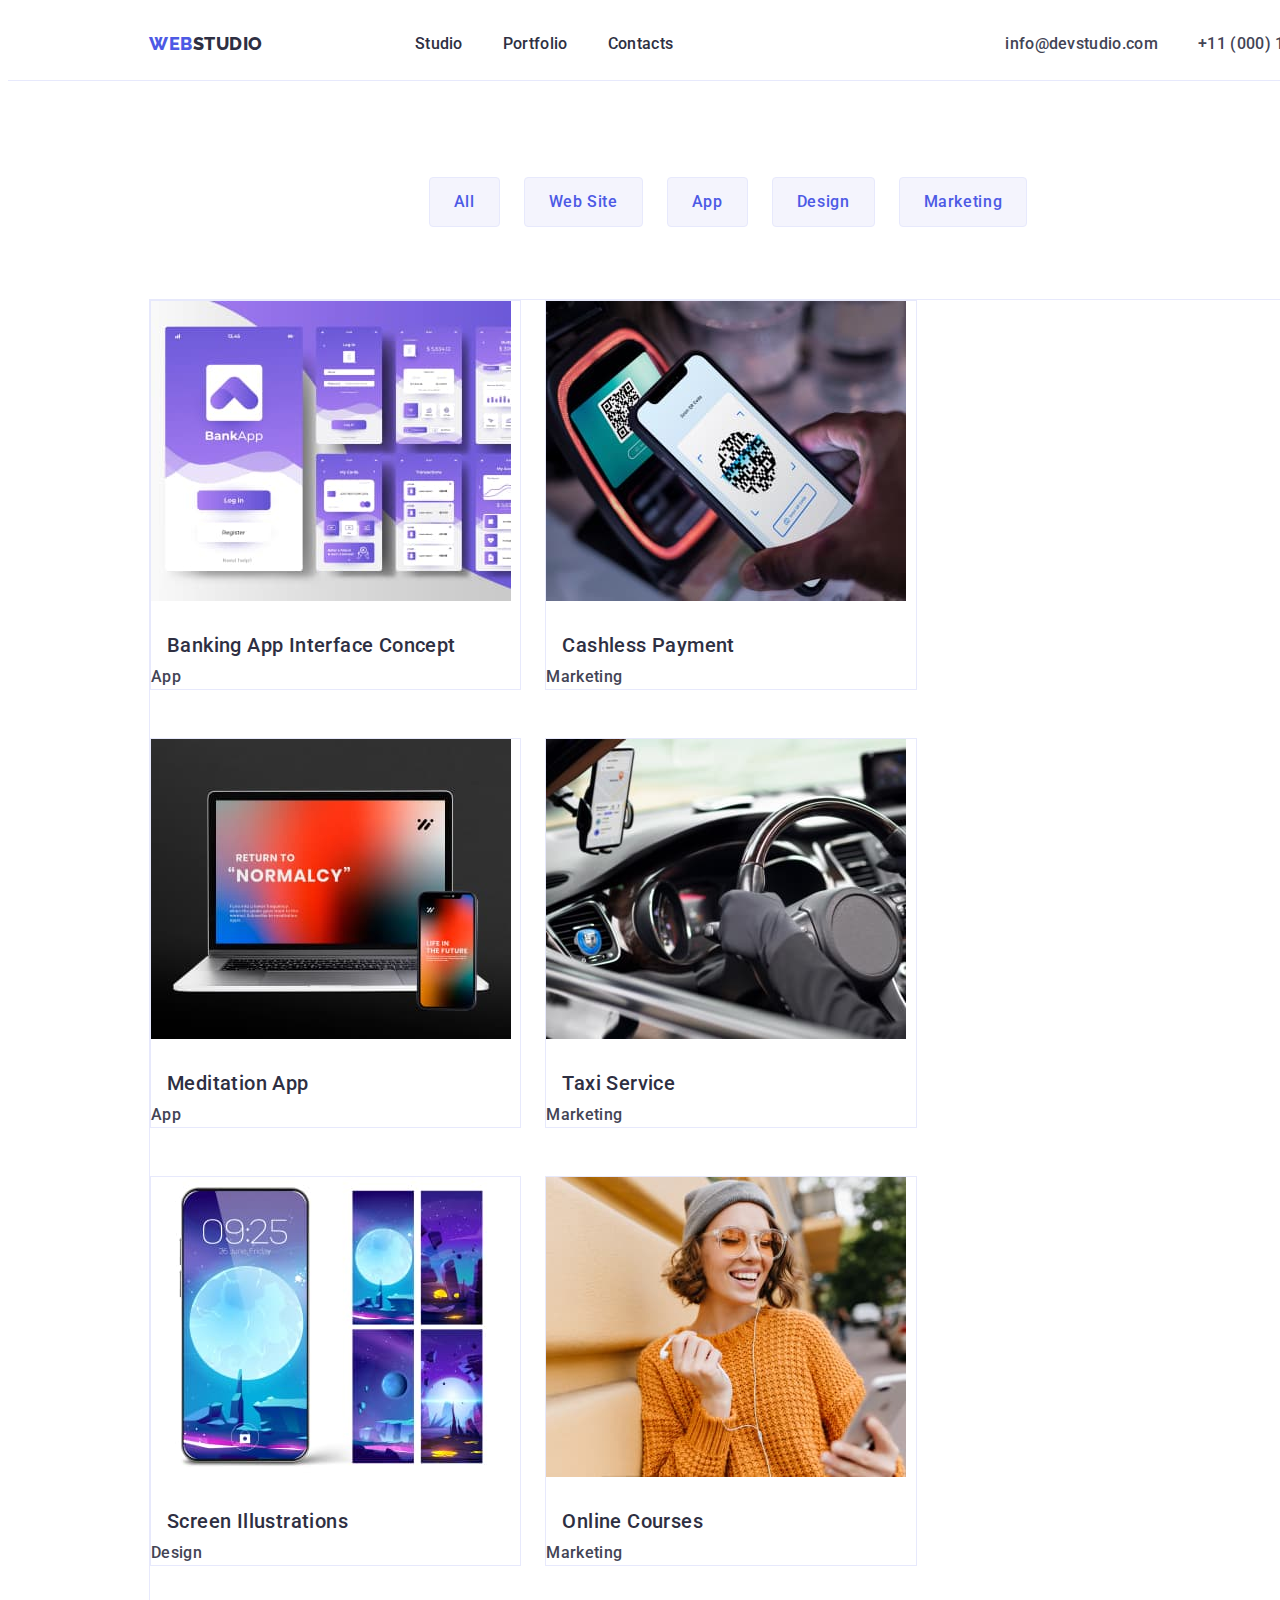
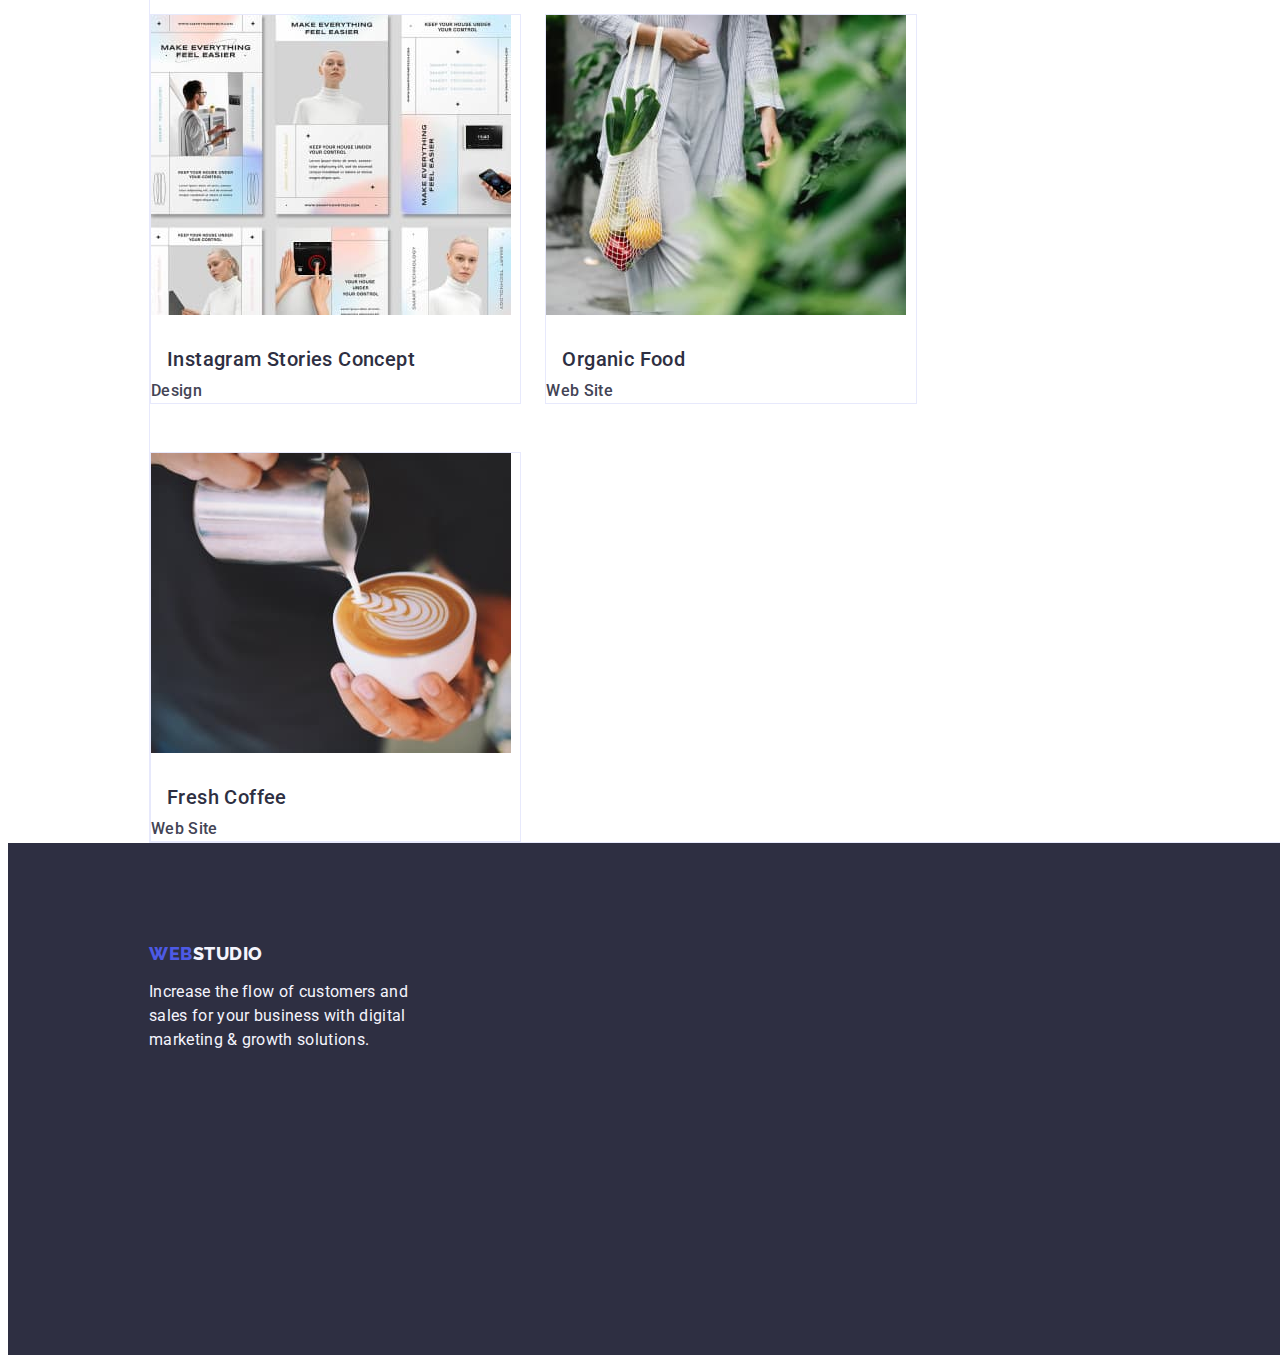
==== commit e8d5fee5: "homework 3.5" ====
--- a/portfolio.html
+++ b/portfolio.html
@@ -53,25 +53,23 @@
     </header>
     <main>
       <section class="portfolio-list">
-        <h1 class="visually-hidden">portfolio</h1>
-        <div class="container-btn">
-          <ul class="list">
-            <li><button type="button" class="button-portfolio">All</button></li>
-            <li>
+        <div class="container">
+          <h1 class="visually-hidden">portfolio</h1>
+          <ul class="list-btn">
+            <li class="portfolio-list-btn"><button type="button" class="button-portfolio">All</button></li>
+            <li class="portfolio-list-btn">
               <button type="button" class="button-portfolio">Web Site</button>
             </li>
-            <li><button type="button" class="button-portfolio">App</button></li>
-            <li>
+            <li class="portfolio-list-btn"><button type="button" class="button-portfolio">App</button></li>
+            <li class="portfolio-list-btn">
               <button type="button" class="button-portfolio">Design</button>
             </li>
-            <li>
+            <li class="portfolio-list-btn">
               <button type="button" class="button-portfolio">Marketing</button>
             </li>
           </ul>
-        </div>
-        <div class="container-img">
-          <ul class="list">
-            <li>
+          <ul class="list-make">
+            <li class="list-make-img">
               <a class="page-link link" href="">
                 <img src="./images/banking.jpg" alt="banking" width="360" />
                 <h2 class="title-make-portfolio">
@@ -80,14 +78,14 @@
                 <p class="text-features">App</p>
               </a>
             </li>
-            <li>
+            <li class="list-make-img">
               <a class="page-link link" href="">
                 <img src="./images/cashless.jpg" alt="cashless" width="360" />
                 <h2 class="title-make-portfolio">Cashless Payment</h2>
                 <p class="text-features">Marketing</p>
               </a>
             </li>
-            <li>
+            <li class="list-make-img">
               <a class="page-link link" href="">
                 <img
                   src="./images/meditation.jpg"
@@ -98,42 +96,42 @@
                 <p class="text-features">App</p>
               </a>
             </li>
-            <li>
+            <li class="list-make-img">
               <a class="page-link link" href="">
                 <img src="./images/taxi.jpg" alt="taxi" width="360" />
                 <h2 class="title-make-portfolio">Taxi Service</h2>
                 <p class="text-features">Marketing</p>
               </a>
             </li>
-            <li>
+            <li class="list-make-img">
               <a class="page-link link" href="">
                 <img src="./images/screen.jpg" alt="screen" width="360" />
                 <h2 class="title-make-portfolio">Screen Illustrations</h2>
                 <p class="text-features">Design</p>
               </a>
             </li>
-            <li>
+            <li class="list-make-img">
               <a class="page-link link" href="">
                 <img src="./images/online.jpg" alt="online" width="360" />
                 <h2 class="title-make-portfolio">Online Courses</h2>
                 <p class="text-features">Marketing</p>
               </a>
             </li>
-            <li>
+            <li class="list-make-img">
               <a class="page-link link" href="">
                 <img src="./images/instagram.jpg" alt="instagram" width="360" />
                 <h2 class="title-make-portfolio">Instagram Stories Concept</h2>
                 <p class="text-features">Design</p>
               </a>
             </li>
-            <li>
+            <li class="list-make-img"> 
               <a class="page-link link" href="">
                 <img src="./images/organic.jpg" alt="organic" width="360" />
                 <h2 class="title-make-portfolio">Organic Food</h2>
                 <p class="text-features">Web Site</p>
               </a>
             </li>
-            <li>
+            <li class="list-make-img">
               <a class="page-link link" href="">
                 <img src="./images/fresh.jpg" alt="fresh" width="360" />
                 <h2 class="title-make-portfolio">Fresh Coffee</h2>
--- a/css/styles.css
+++ b/css/styles.css
@@ -56,8 +56,10 @@
 }
 .page-header .container {
   display: flex;
-  border-bottom: 1px solid var(--cornflower, #e7e9fc);
   background: var(--white, #fff);
+}
+.page-header {
+  border-bottom: 1px solid #e7e9fc;
 }
 ul {
   list-style-type: none;
@@ -133,7 +135,9 @@
   flex-shrink: 0;
   align-items: flex-start;
   flex-direction: column;
-  margin: 0;
+  text-align: center;
+  padding: 188px;
+  padding-left: 472px;
 }
 .text-solution {
   background-color: var(--navyblue);
@@ -143,10 +147,6 @@
   letter-spacing: 1.12px;
   max-width: 496px;
   height: 120px;
-  padding: 188px 0;
-  margin-left: 472px;
-  margin-bottom: 48px;
-  text-align: center;
 }
 .button-service {
   font-family: "Roboto", sans-serif;
@@ -160,7 +160,8 @@
   min-width: 169px;
   height: 56px;
   border: none;
-  margin-left: 636px;
+  display: block;
+  margin: 64px 0 204px 164px;
   padding: 16px 32px;
   border-radius: 4px;
   box-shadow: 0px 4px 4px 0px rgba(0, 0, 0, 0.15);
@@ -169,11 +170,13 @@
 .button-service:focus {
   background-color: var(--ocean);
 }
+.section-features {
+  padding: 120px 0;
+}
 .section-features .list {
   display: flex;
   gap: 24px;
   margin: 0;
-  padding: 120px 0;
 }
 .title-features {
   color: var(--navyblue);
@@ -181,18 +184,25 @@
   font-weight: var(--weight500);
   line-height: 1.2;
   letter-spacing: 0.4px;
+  margin-bottom: 8px;
+}
+.section-features-list {
+  flex-basis: calc((100% - 3 * 24px) / 4);
 }
 .text-features {
   color: var(--slate);
   font-size: 16px;
   line-height: 1.5;
   letter-spacing: 0.32px;
+  text-align: left;
+}
+.section-doing {
+  padding-bottom: 120px;
 }
 .section-doing .list {
   display: flex;
   gap: 24px;
   margin: 0;
-  padding-bottom: 120px;
 }
 .title-make {
   color: var(--navyblue);
@@ -208,13 +218,13 @@
   flex-basis: calc((100% - 48px) / 3);
 }
 .section-team {
+  padding: 120px 0;
   background-color: var(--cloud);
 }
 .section-team .container {
   width: 1440px;
   height: 732px;
   flex-shrink: 0;
-  padding: 120px 0;
   text-align: center;
 }
 .section-team .list {
@@ -236,12 +246,17 @@
   text-align: center;
   border-radius: 0px 0px 4px 4px;
 }
+.team-list-card {
+padding: 32px 16px;
+}
 .name-card {
   color: var(--navyblue);
   font-weight: var(--weight500);
   font-size: 20px;
   line-height: 1.2;
   letter-spacing: 0.4px;
+  text-align: center;
+  margin-bottom: 8px;
   flex-basis: calc((100% - 3 * 24px) / 4);
 }
 .prof-card {
@@ -249,6 +264,7 @@
   font-size: 16px;
   line-height: 1.5;
   letter-spacing: 0.32px;
+  text-align: center;
 }
 .footer-info .container {
   width: 1158px;
@@ -272,42 +288,47 @@
   margin-bottom: 16px;
 }
 /* Portfolio */
-.portfolio-list .container-btn .list {
-  display: flex;
-  align-items: flex-start;
+.portfolio-list .container .list-btn {
+  display: flex;
+  justify-content: center;
   gap: 24px;
-  margin: 0;
   margin-top: 96px;
-  margin-left: 427px;
-  margin-right: 427px;
   margin-bottom: 72px;
 }
-.container-img ul {
+.button-portfolio {
+  font-family: "Roboto", sans-serif;
+  color: var(--iris);
+  text-align: center;
+  font-size: 16px;
+  font-weight: var(--weight500);
+  line-height: 1.5;
+  letter-spacing: 0.64px;
+  background: var(--cloud);
+  cursor: pointer;
+  padding: 12px 24px;
+  border: 1px solid #e7e9fc;
+  border-radius: 4px;
+}
+.button-portfolio:hover,
+.button-portfolio:focus {
+  color: #ffffff;
+  background: var(--ocean);
+  border: 1px solid transparent;
+}
+.portfolio-list .container .list-make {
   display: flex;
   align-items: flex-start;
   flex-wrap: wrap;
   row-gap: 48px;
   column-gap: 24px;
-  margin: 0;
-  margin-left: 156px;
-  margin-bottom: 48px;
   text-align: left;
-}
-.button-portfolio {
-  font-family: "Roboto", sans-serif;
-  color: var(--iris);
-  text-align: center;
-  font-size: 16px;
-  font-weight: var(--weight500);
-  line-height: 1.5;
-  letter-spacing: 0.64px;
-  background: var(--cloud);
-  cursor: pointer;
-}
-.button-portfolio:hover,
-.button-portfolio:focus {
-  color: #ffffff;
-  background: var(--ocean);
+  border: 1px solid var(--cornflower, #e7e9fc);
+  background: var(--white, #fff);
+}
+.list-make-img {
+  border: 1px solid var(--cornflower, #e7e9fc);
+  background: var(--white, #fff);
+  width: calc((100% - 48px) / 3);
 }
 .title-make-portfolio {
   color: var(--navyblue);
@@ -318,10 +339,6 @@
   text-transform: capitalize;
   padding: 32px 16px 8px 16px;
 }
-.container-img li {
-  border: 1px solid var(--cornflower, #e7e9fc);
-  background: var(--white, #fff);
-}
 .container-img .text-features {
   padding: 0 16px 32px 16px;
 }
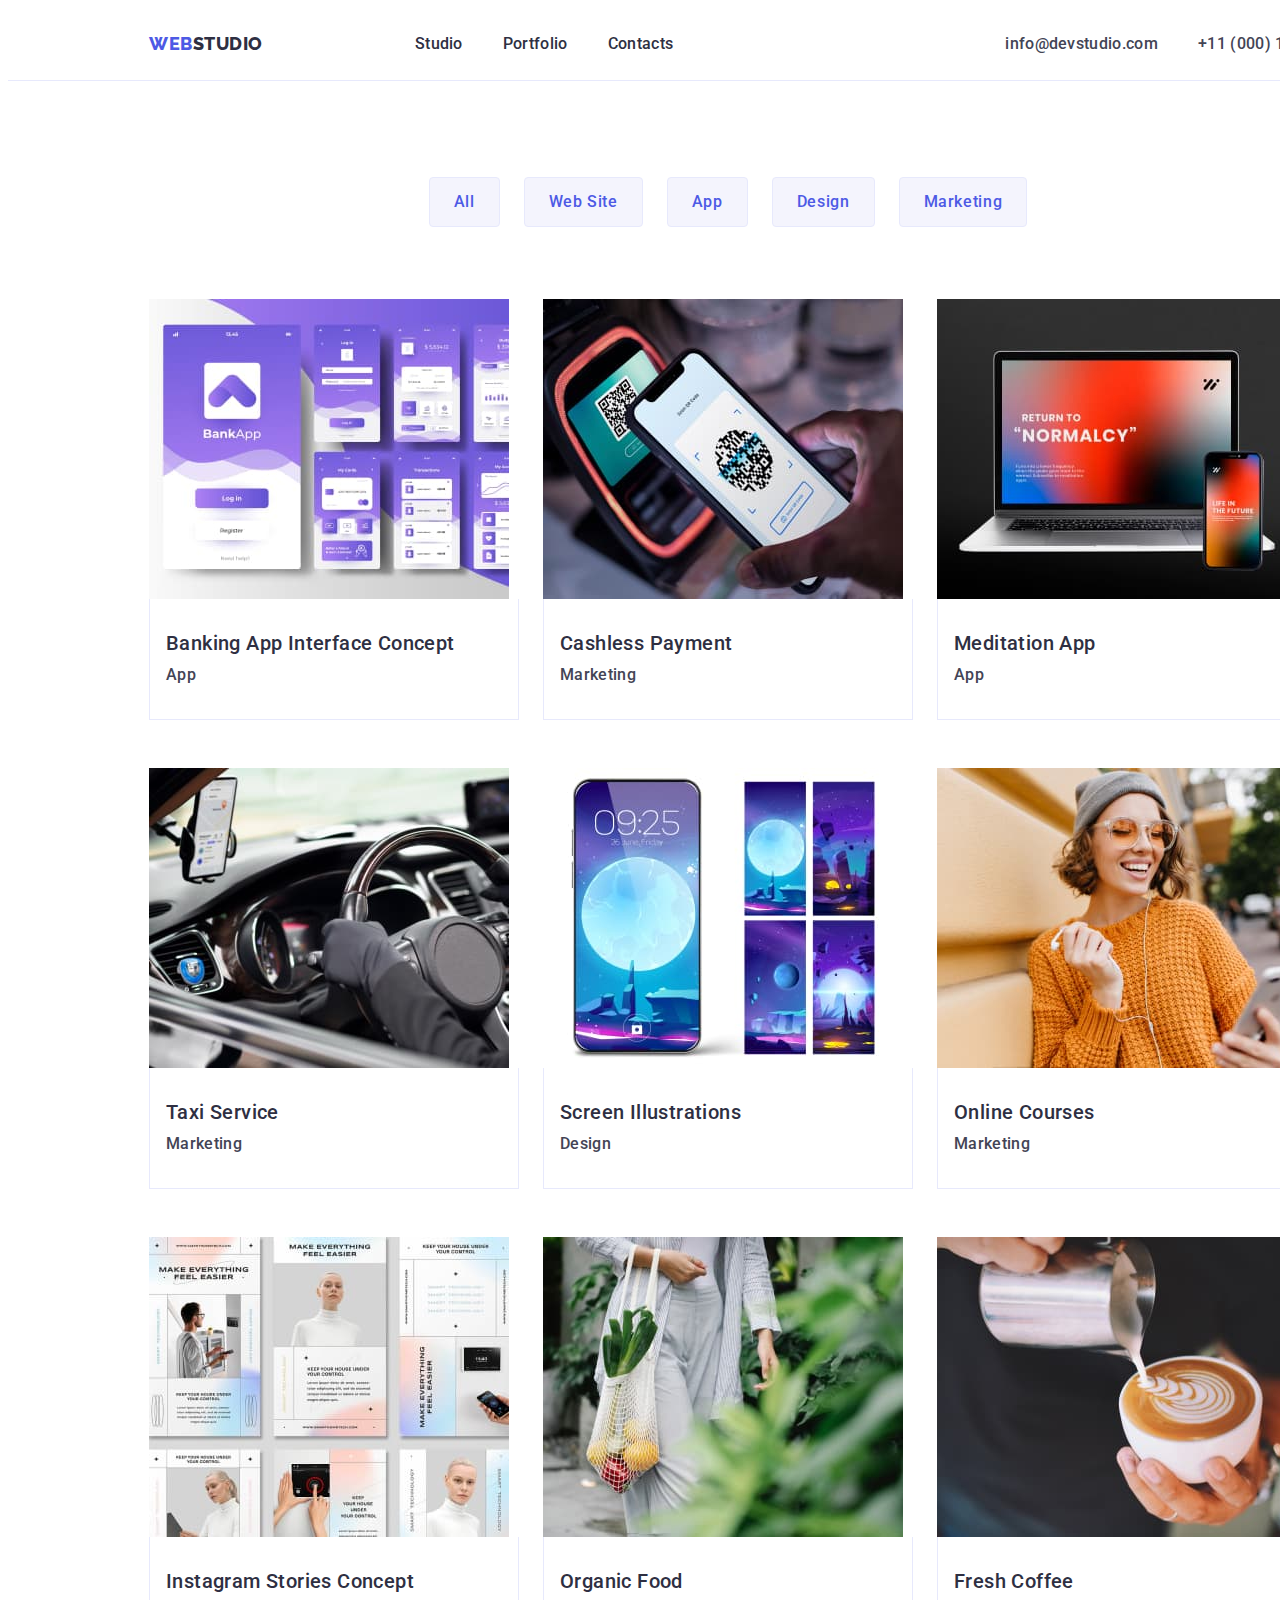
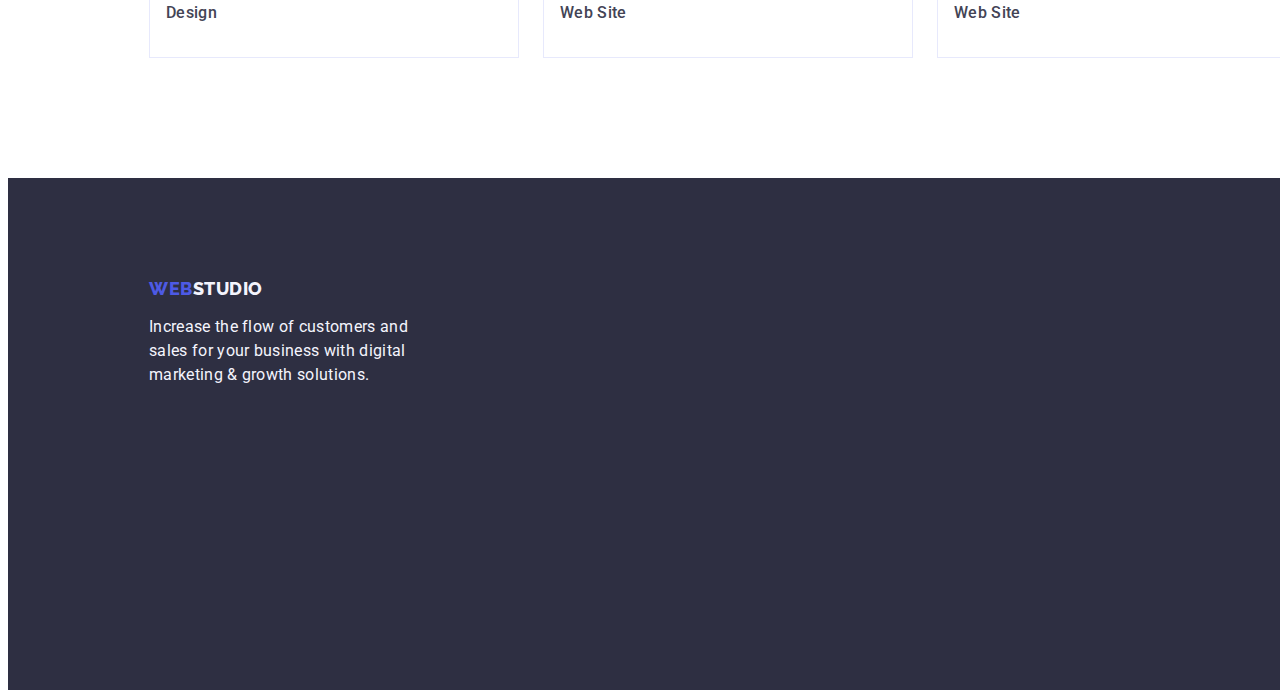
==== commit af924695: "homework 3.6" ====
--- a/portfolio.html
+++ b/portfolio.html
@@ -72,17 +72,21 @@
             <li class="list-make-img">
               <a class="page-link link" href="">
                 <img src="./images/banking.jpg" alt="banking" width="360" />
+                <div class="container-name">
                 <h2 class="title-make-portfolio">
                   Banking App Interface Concept
                 </h2>
                 <p class="text-features">App</p>
+                </div>
               </a>
             </li>
             <li class="list-make-img">
               <a class="page-link link" href="">
                 <img src="./images/cashless.jpg" alt="cashless" width="360" />
+                <div class="container-name">
                 <h2 class="title-make-portfolio">Cashless Payment</h2>
                 <p class="text-features">Marketing</p>
+                </div>
               </a>
             </li>
             <li class="list-make-img">
@@ -92,50 +96,64 @@
                   alt="meditation"
                   width="360"
                 />
+                <div class="container-name">
                 <h2 class="title-make-portfolio">Meditation App</h2>
                 <p class="text-features">App</p>
+                </div>
               </a>
             </li>
             <li class="list-make-img">
               <a class="page-link link" href="">
                 <img src="./images/taxi.jpg" alt="taxi" width="360" />
+                <div class="container-name">
                 <h2 class="title-make-portfolio">Taxi Service</h2>
                 <p class="text-features">Marketing</p>
+                </div>
               </a>
             </li>
             <li class="list-make-img">
               <a class="page-link link" href="">
                 <img src="./images/screen.jpg" alt="screen" width="360" />
+                <div class="container-name">
                 <h2 class="title-make-portfolio">Screen Illustrations</h2>
                 <p class="text-features">Design</p>
+                </div>
               </a>
             </li>
             <li class="list-make-img">
               <a class="page-link link" href="">
                 <img src="./images/online.jpg" alt="online" width="360" />
+                <div class="container-name">
                 <h2 class="title-make-portfolio">Online Courses</h2>
                 <p class="text-features">Marketing</p>
+                </div>
               </a>
             </li>
             <li class="list-make-img">
               <a class="page-link link" href="">
                 <img src="./images/instagram.jpg" alt="instagram" width="360" />
+                <div class="container-name">
                 <h2 class="title-make-portfolio">Instagram Stories Concept</h2>
                 <p class="text-features">Design</p>
+                </div>
               </a>
             </li>
             <li class="list-make-img"> 
               <a class="page-link link" href="">
                 <img src="./images/organic.jpg" alt="organic" width="360" />
+                <div class="container-name">
                 <h2 class="title-make-portfolio">Organic Food</h2>
                 <p class="text-features">Web Site</p>
+                </div>
               </a>
             </li>
             <li class="list-make-img">
               <a class="page-link link" href="">
                 <img src="./images/fresh.jpg" alt="fresh" width="360" />
+                <div class="container-name">
                 <h2 class="title-make-portfolio">Fresh Coffee</h2>
                 <p class="text-features">Web Site</p>
+                </div>
               </a>
             </li>
           </ul>
--- a/css/styles.css
+++ b/css/styles.css
@@ -127,17 +127,15 @@
   flex-shrink: 0;
   margin: 24px 156px 24px 332px;
 }
-.section-solution .container {
+.section-solution {
   background-color: var(--navyblue);
   width: 1440px;
   height: 600px;
   display: flex;
   flex-shrink: 0;
-  align-items: flex-start;
-  flex-direction: column;
-  text-align: center;
-  padding: 188px;
-  padding-left: 472px;
+  text-align: center;
+  justify-content: center;
+  padding: 188px 0;
 }
 .text-solution {
   background-color: var(--navyblue);
@@ -146,7 +144,7 @@
   line-height: 1.07;
   letter-spacing: 1.12px;
   max-width: 496px;
-  height: 120px;
+  margin: 0 0 0 316px;
 }
 .button-service {
   font-family: "Roboto", sans-serif;
@@ -161,7 +159,7 @@
   height: 56px;
   border: none;
   display: block;
-  margin: 64px 0 204px 164px;
+  margin: 64px 0 204px 472px;
   padding: 16px 32px;
   border-radius: 4px;
   box-shadow: 0px 4px 4px 0px rgba(0, 0, 0, 0.15);
@@ -245,9 +243,10 @@
   background-color: #ffffff;
   text-align: center;
   border-radius: 0px 0px 4px 4px;
+  flex-basis: calc((100% - 3 * 24px) / 4);
 }
 .team-list-card {
-padding: 32px 16px;
+  padding: 32px 16px;
 }
 .name-card {
   color: var(--navyblue);
@@ -257,7 +256,6 @@
   letter-spacing: 0.4px;
   text-align: center;
   margin-bottom: 8px;
-  flex-basis: calc((100% - 3 * 24px) / 4);
 }
 .prof-card {
   color: var(--slate);
@@ -272,10 +270,10 @@
   display: flex;
   flex-direction: column;
   flex-shrink: 0;
-  padding: 100px 0;
 }
 .footer-info {
   background-color: var(--navyblue);
+  padding: 100px 0;
 }
 .footer-text {
   color: var(--cloud);
@@ -284,15 +282,19 @@
   width: 264px;
 }
 .footer-info .logo {
+  margin-bottom: 16px;
+}
+.logo link .footer-info {
   display: inline-block;
-  margin-bottom: 16px;
 }
 /* Portfolio */
+.portfolio-list {
+  padding: 96px 0 120px 0;
+}
 .portfolio-list .container .list-btn {
   display: flex;
   justify-content: center;
   gap: 24px;
-  margin-top: 96px;
   margin-bottom: 72px;
 }
 .button-portfolio {
@@ -322,11 +324,14 @@
   row-gap: 48px;
   column-gap: 24px;
   text-align: left;
-  border: 1px solid var(--cornflower, #e7e9fc);
   background: var(--white, #fff);
 }
+.container-name {
+  padding: 32px 16px;
+  border: 1px solid #e7e9fc;
+  border-top: none;
+}
 .list-make-img {
-  border: 1px solid var(--cornflower, #e7e9fc);
   background: var(--white, #fff);
   width: calc((100% - 48px) / 3);
 }
@@ -337,8 +342,5 @@
   line-height: 1.2;
   letter-spacing: 0.4px;
   text-transform: capitalize;
-  padding: 32px 16px 8px 16px;
-}
-.container-img .text-features {
-  padding: 0 16px 32px 16px;
-}
+  margin-bottom: 8px;
+}
